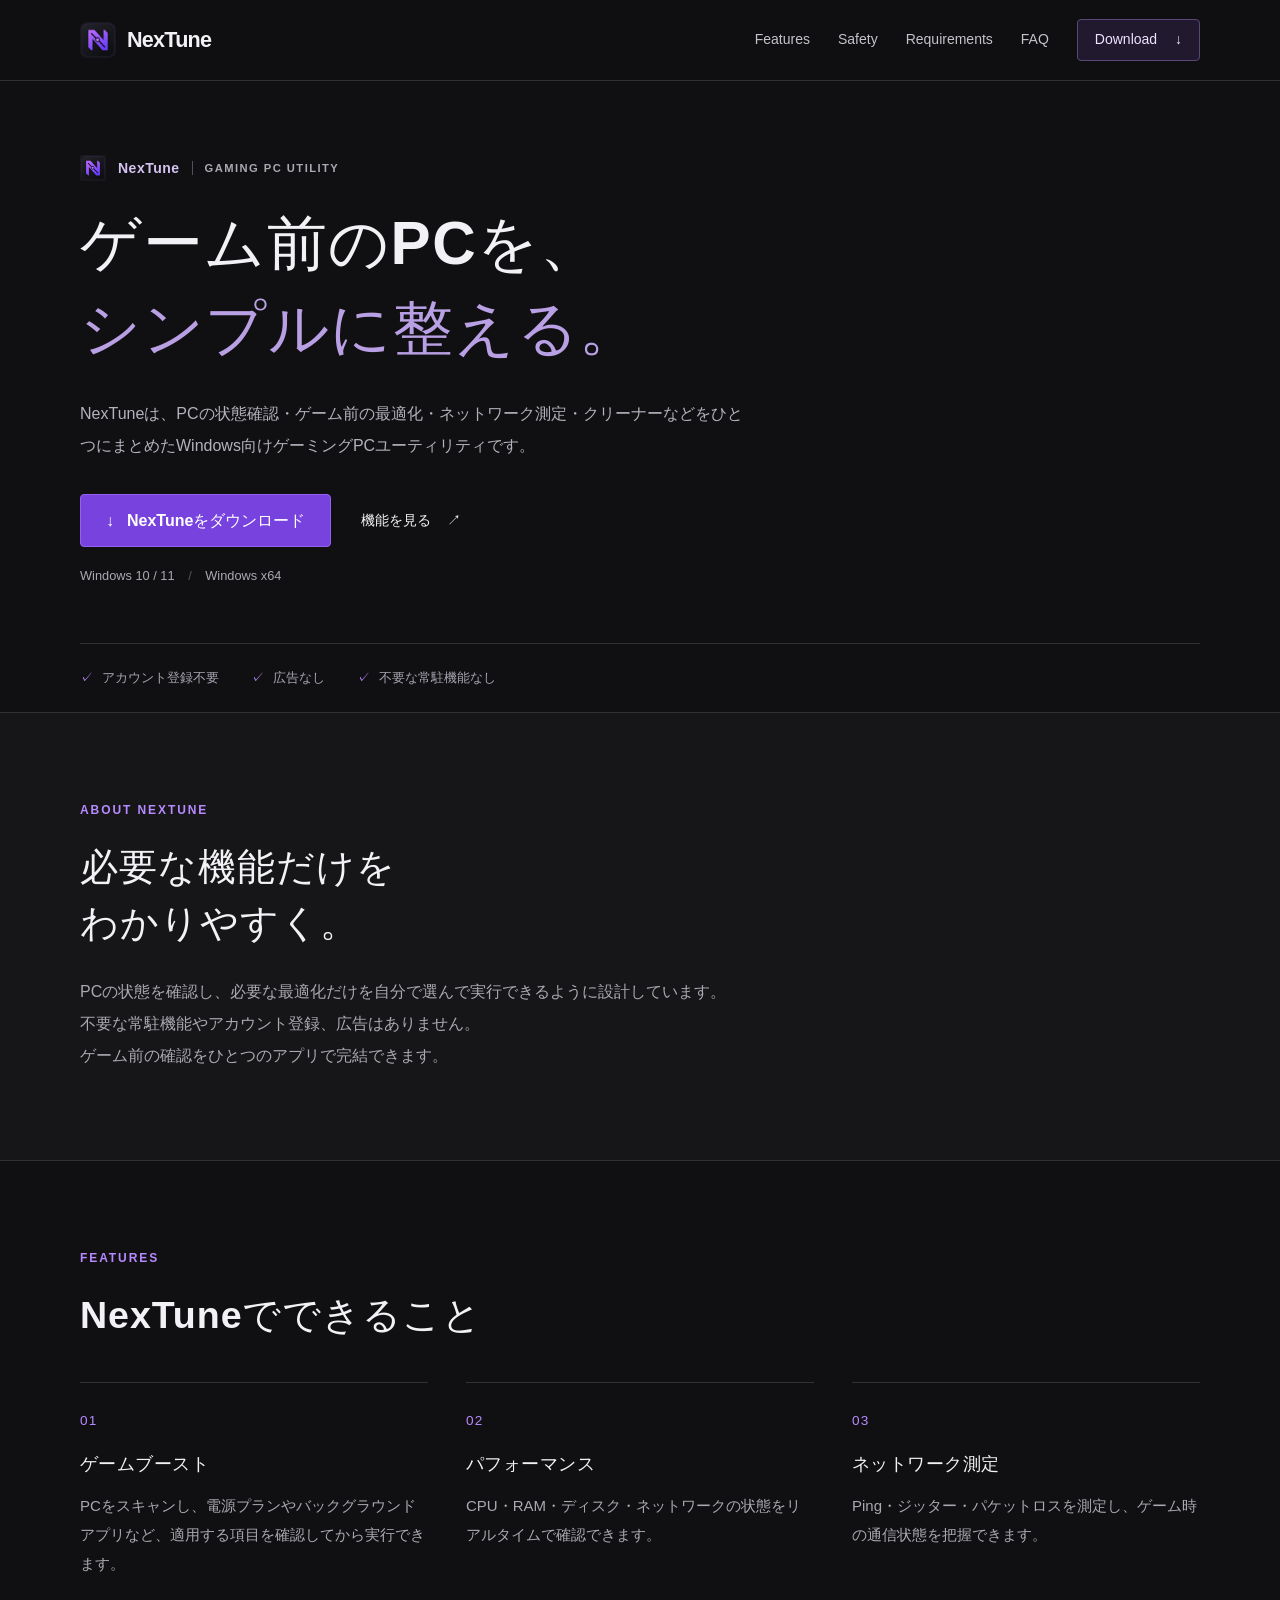
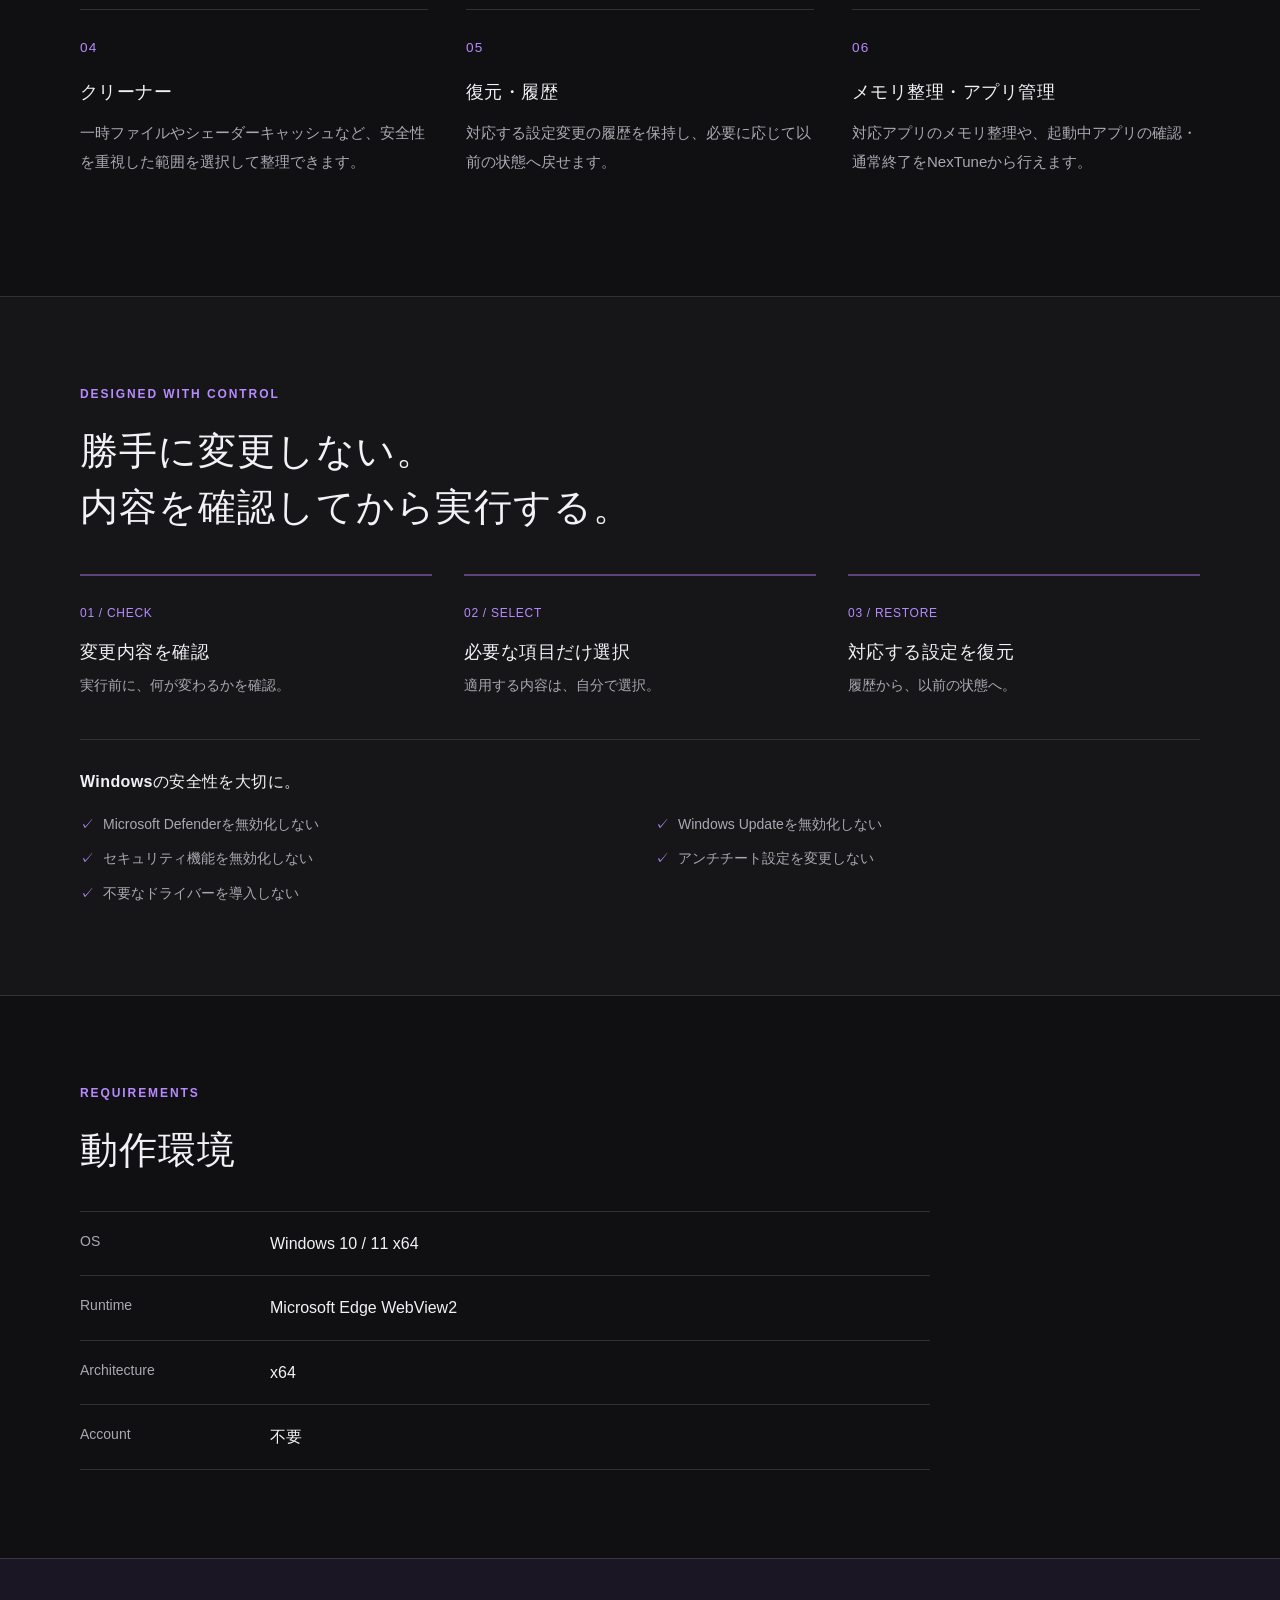
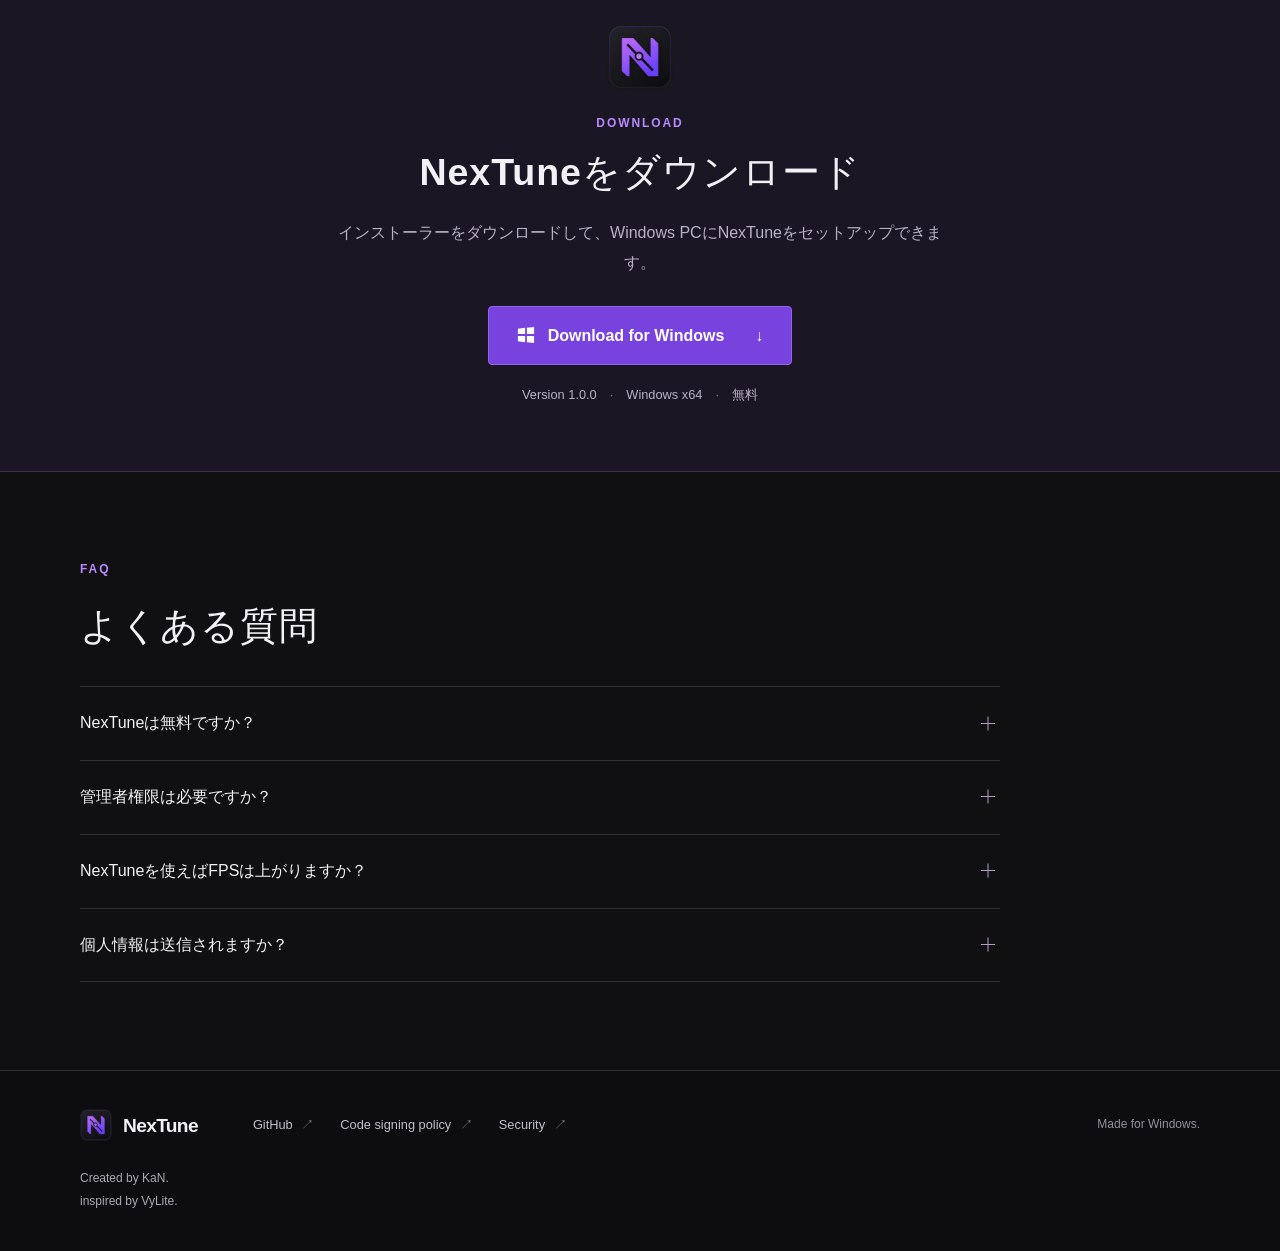
==== index.html @ 68c29401 "Add files via upload" ====
<!doctype html>
<html lang="ja">
<head>
  <meta charset="utf-8">
  <meta name="viewport" content="width=device-width, initial-scale=1">
  <title>NexTune — Gaming PC Utility</title>
  <meta name="description" content="ゲーム前のPCを、シンプルに整える。NexTuneはPC状態確認・ゲームブースト・ネットワーク測定・クリーナーなどをまとめたWindows向けゲーミングPCユーティリティです。">
  <meta name="theme-color" content="#101012">
  <link rel="icon" href="assets/icons/favicon.ico" sizes="any">
  <link rel="icon" type="image/png" sizes="32x32" href="assets/icons/favicon-32x32.png">
  <link rel="apple-touch-icon" sizes="180x180" href="assets/icons/apple-touch-icon.png">
  <meta property="og:type" content="website">
  <meta property="og:locale" content="ja_JP">
  <meta property="og:site_name" content="NexTune">
  <meta property="og:title" content="NexTune — Gaming PC Utility">
  <meta property="og:description" content="ゲーム前のPCを、シンプルに整える。Windows向けゲーミングPCユーティリティ。">
  <!-- 公開先が決まるまでは、ご指定に合わせて相対パスを使用。SNS向けの絶対URL設定はREADMEを参照。 -->
  <meta property="og:image" content="assets/og/nextune-og.png">
  <meta property="og:image:width" content="1200">
  <meta property="og:image:height" content="630">
  <meta property="og:image:alt" content="NexTune — ゲーム前のPCを、シンプルに整える。">
  <meta name="twitter:card" content="summary_large_image">
  <meta name="twitter:title" content="NexTune — Gaming PC Utility">
  <meta name="twitter:description" content="ゲーム前のPCを、シンプルに整える。Windows向けゲーミングPCユーティリティ。">
  <meta name="twitter:image" content="assets/og/nextune-og.png">
  <meta name="twitter:image:alt" content="NexTune — ゲーム前のPCを、シンプルに整える。">
  <link rel="stylesheet" href="style.css">
  <script src="script.js" defer></script>
</head>
<body>
  <a class="skip-link" href="#main">本文へスキップ</a>
  <header class="header">
    <div class="container header-inner">
      <a class="brand" href="#" aria-label="NexTune トップへ"><img src="assets/icons/icon-192.png" width="36" height="36" alt=""><span>NexTune</span></a>
      <button class="menu-toggle" type="button" aria-expanded="false" aria-controls="navigation" aria-label="メニューを開く"><span></span><span></span></button>
      <nav id="navigation" aria-label="メインナビゲーション">
        <a href="#features">Features</a><a href="#safety">Safety</a><a href="#requirements">Requirements</a><a href="#faq">FAQ</a><a class="nav-download" href="#download">Download <span aria-hidden="true">↓</span></a>
      </nav>
    </div>
  </header>
  <main id="main">
    <section class="hero container" aria-labelledby="hero-title">
      <p class="eyebrow hero-label"><img src="assets/icons/icon-192.png" width="26" height="26" alt="">NexTune <span class="label-divider"></span><span>GAMING PC UTILITY</span></p>
      <h1 id="hero-title">ゲーム前のPCを、<br><span>シンプルに整える。</span></h1>
      <p class="hero-description">NexTuneは、PCの状態確認・ゲーム前の最適化・ネットワーク測定・クリーナーなどをひとつにまとめたWindows向けゲーミングPCユーティリティです。</p>
      <div class="hero-actions"><a class="button primary" href="#download"><span aria-hidden="true">↓</span> NexTuneをダウンロード</a><a class="text-link" href="#features">機能を見る <span aria-hidden="true">↗</span></a></div>
      <p class="compatibility">Windows 10 / 11 <span aria-hidden="true">/</span> Windows x64</p>
      <div class="hero-bottom"><span>アカウント登録不要</span><span>広告なし</span><span>不要な常駐機能なし</span></div>
    </section>
    <section class="section about" aria-labelledby="about-title">
      <div class="container"><p class="eyebrow">ABOUT NEXTUNE</p><h2 id="about-title">必要な機能だけを<br>わかりやすく。</h2><p class="section-description">PCの状態を確認し、必要な最適化だけを自分で選んで実行できるように設計しています。<br>不要な常駐機能やアカウント登録、広告はありません。<br>ゲーム前の確認をひとつのアプリで完結できます。</p></div>
    </section>
    <section class="section container" id="features" aria-labelledby="features-title">
      <p class="eyebrow">FEATURES</p><h2 id="features-title">NexTuneでできること</h2>
      <div class="feature-grid">
        <article class="feature"><span class="number">01</span><h3>ゲームブースト</h3><p>PCをスキャンし、電源プランやバックグラウンドアプリなど、適用する項目を確認してから実行できます。</p></article>
        <article class="feature"><span class="number">02</span><h3>パフォーマンス</h3><p>CPU・RAM・ディスク・ネットワークの状態をリアルタイムで確認できます。</p></article>
        <article class="feature"><span class="number">03</span><h3>ネットワーク測定</h3><p>Ping・ジッター・パケットロスを測定し、ゲーム時の通信状態を把握できます。</p></article>
        <article class="feature"><span class="number">04</span><h3>クリーナー</h3><p>一時ファイルやシェーダーキャッシュなど、安全性を重視した範囲を選択して整理できます。</p></article>
        <article class="feature"><span class="number">05</span><h3>復元・履歴</h3><p>対応する設定変更の履歴を保持し、必要に応じて以前の状態へ戻せます。</p></article>
        <article class="feature"><span class="number">06</span><h3>メモリ整理・アプリ管理</h3><p>対応アプリのメモリ整理や、起動中アプリの確認・通常終了をNexTuneから行えます。</p></article>
      </div>
    </section>
    <section class="section safety" id="safety" aria-labelledby="safety-title"><div class="container">
      <p class="eyebrow">DESIGNED WITH CONTROL</p><h2 id="safety-title">勝手に変更しない。<br>内容を確認してから実行する。</h2>
      <div class="control-steps"><div><span class="step-number">01 / CHECK</span><h3>変更内容を確認</h3><p>実行前に、何が変わるかを確認。</p></div><div><span class="step-number">02 / SELECT</span><h3>必要な項目だけ選択</h3><p>適用する内容は、自分で選択。</p></div><div><span class="step-number">03 / RESTORE</span><h3>対応する設定を復元</h3><p>履歴から、以前の状態へ。</p></div></div>
      <div class="safety-boundary"><h3>Windowsの安全性を大切に。</h3><ul class="check-list"><li>Microsoft Defenderを無効化しない</li><li>Windows Updateを無効化しない</li><li>セキュリティ機能を無効化しない</li><li>アンチチート設定を変更しない</li><li>不要なドライバーを導入しない</li></ul></div>
    </div></section>
    <section class="section container requirements" id="requirements" aria-labelledby="requirements-title"><p class="eyebrow">REQUIREMENTS</p><h2 id="requirements-title">動作環境</h2><dl class="specs"><div><dt>OS</dt><dd>Windows 10 / 11 x64</dd></div><div><dt>Runtime</dt><dd>Microsoft Edge WebView2</dd></div><div><dt>Architecture</dt><dd>x64</dd></div><div><dt>Account</dt><dd>不要</dd></div></dl></section>
    <section class="download-section" id="download" aria-labelledby="download-title"><div class="container download-inner"><img class="download-icon" src="assets/icons/icon-192.png" width="68" height="68" alt="NexTuneアイコン"><p class="eyebrow">DOWNLOAD</p><h2 id="download-title">NexTuneをダウンロード</h2><p>インストーラーをダウンロードして、Windows PCにNexTuneをセットアップできます。</p>
      <a class="button primary download-button" href="downloads/NexTune_1.0.0_x64-setup.exe" download><svg width="18" height="18" viewBox="0 0 20 20" aria-hidden="true"><path fill="currentColor" d="M1 3 9 2v7H1zm10-1 8-1v8h-8zM1 11h8v7l-8-1zm10 0h8v8l-8-1z"/></svg>Download for Windows <span aria-hidden="true">↓</span></a>
      <!-- VERSION: リリース時は表示バージョンと上のexeファイル名を併せて更新してください。 -->
      <p class="download-meta">Version <span id="release-version">1.0.0</span><span aria-hidden="true">·</span>Windows x64<span aria-hidden="true">·</span>無料</p>
      <!-- Code signing: SignPath Foundationの正式承認と配布exeの署名完了を確認後にのみ、以下のセクションを有効にしてください。
      <section class="code-signing" aria-labelledby="code-signing-title">
        <h3 id="code-signing-title">Code signing</h3>
        <p>Free code signing provided by SignPath.io, certificate by SignPath Foundation.</p>
      </section>
      -->
    </div></section>
    <section class="section container faq" id="faq" aria-labelledby="faq-title"><p class="eyebrow">FAQ</p><h2 id="faq-title">よくある質問</h2>
      <div class="faq-list">
        <details><summary>NexTuneは無料ですか？<span class="plus" aria-hidden="true"></span></summary><div class="answer"><p>はい。NexTuneは無料で利用できます。</p></div></details>
        <details><summary>管理者権限は必要ですか？<span class="plus" aria-hidden="true"></span></summary><div class="answer"><p>通常の機能は標準ユーザー権限で利用できます。操作内容によってWindows側の確認が表示される場合があります。</p></div></details>
        <details><summary>NexTuneを使えばFPSは上がりますか？<span class="plus" aria-hidden="true"></span></summary><div class="answer"><p>NexTuneはゲーム前のPC状態確認や不要な負荷の整理を補助するツールです。FPSの向上を保証するものではありません。</p></div></details>
        <details><summary>個人情報は送信されますか？<span class="plus" aria-hidden="true"></span></summary><div class="answer"><p>アカウント登録や広告用のテレメトリーはありません。ネットワーク測定はユーザーが実行した場合のみ行います。</p></div></details>
      </div>
    </section>
  </main>
  <footer class="footer"><div class="container footer-inner"><div><a class="brand" href="#" aria-label="NexTune トップへ"><img src="assets/icons/icon-192.png" width="32" height="32" alt=""><span>NexTune</span></a><p class="credits">Created by KaN.<br>inspired by VyLite.</p></div><nav aria-label="関連リンク"><a href="https://github.com/KaN1112/nextune-app">GitHub <span aria-hidden="true">↗</span></a><a href="https://github.com/KaN1112/nextune-app/blob/main/CODE_SIGNING_POLICY.md">Code signing policy <span aria-hidden="true">↗</span></a><a href="https://github.com/KaN1112/nextune-app/blob/main/SECURITY.md">Security <span aria-hidden="true">↗</span></a></nav><span class="footer-platform">Made for Windows.</span></div></footer>
</body>
</html>
---- style.css ----
:root{color-scheme:dark;--bg:#101012;--surface:#161618;--text:#f2f1f5;--muted:#aaa9b2;--line:#303035;--purple:#b78aff;--button:#7842df;--width:1120px;font-family:"Segoe UI","Yu Gothic UI","Hiragino Kaku Gothic ProN",Meiryo,sans-serif;font-synthesis:none}
*{box-sizing:border-box}html{scroll-behavior:smooth;scroll-padding-top:100px}body{margin:0;background:var(--bg);color:var(--text);font-size:16px;line-height:1.85}a{color:inherit;text-decoration:none}button{font:inherit}img{display:block;max-width:100%;height:auto}svg{flex-shrink:0}h1,h2,h3,p{margin:0}h1,h2,h3{line-height:1.5;letter-spacing:.025em;overflow-wrap:anywhere}p{line-break:strict;overflow-wrap:anywhere}h2{font-size:clamp(1.75rem,3vw,2.35rem);font-weight:650}h3{font-size:1.15rem;font-weight:600}a,button,summary{-webkit-tap-highlight-color:transparent}a:focus-visible,button:focus-visible,summary:focus-visible{outline:2px solid #d0acff;outline-offset:6px;border-radius:2px}.container{width:min(var(--width),calc(100% - 96px));margin-inline:auto}.section{padding-block:88px}.eyebrow{color:var(--purple);font-size:.75rem;font-weight:650;letter-spacing:.16em;line-height:1.5;margin-bottom:20px}.section-description{max-width:720px;margin-top:24px;color:var(--muted);line-height:2}.header{position:sticky;top:0;z-index:20;background:rgba(16,16,18,.97);border-bottom:1px solid var(--line)}.header-inner{display:flex;align-items:center;justify-content:space-between;min-height:80px;gap:24px}.brand{display:inline-flex;gap:11px;align-items:center;font-size:1.35rem;line-height:1;font-weight:650;letter-spacing:-.035em}.brand img{border-radius:7px}.header nav{display:flex;align-items:center;gap:28px;font-size:.875rem;color:#c4c2ca}.header nav a:hover,.footer a:hover,.text-link:hover{color:var(--purple)}.nav-download{padding:7px 17px;border:1px solid #5b4678;border-radius:4px;background:#21192d;color:#eee3ff}.nav-download span{padding-left:14px}.menu-toggle{display:none}.skip-link{position:fixed;left:16px;top:-100px;background:white;color:black;padding:8px 16px;z-index:100}.skip-link:focus{top:12px}
.hero{padding-top:74px}.hero-label{display:flex;align-items:center;gap:12px;font-size:.875rem;letter-spacing:.035em;color:#d6c3f2}.hero-label>span:last-child{font-size:.7rem;letter-spacing:.13em;color:var(--muted)}.label-divider{height:14px;width:1px;background:#55505e}.hero h1{font-size:clamp(2.5rem,4.7vw,4rem);font-weight:650;line-height:1.42;letter-spacing:.025em}.hero h1>span{color:#b9a0e4}.hero-description{max-width:675px;color:#b4b2bd;margin-top:26px;line-height:2}.hero-actions{display:flex;align-items:center;gap:30px;margin-top:32px}.button{display:inline-flex;align-items:center;justify-content:center;gap:13px;padding:13px 25px;border:1px solid #9661ef;border-radius:4px;font-weight:600;line-height:1.6;transition:background .18s}.primary{background:var(--button);color:#fff}.primary:hover{background:#8954ec}.text-link{font-size:.9rem;transition:color .18s}.text-link span{margin-left:12px}.compatibility{font-size:.8rem;color:var(--muted);margin-top:17px}.compatibility span{margin:0 10px;color:#55515d}.hero-bottom{border-top:1px solid var(--line);margin-top:55px;display:flex;gap:32px;padding-block:22px;color:#a6a3b0;font-size:.8rem}.hero-bottom span:before{content:"✓";color:var(--purple);margin-right:9px}.about{background:var(--surface);border-block:1px solid var(--line)}
.feature-grid{display:grid;grid-template-columns:repeat(3,minmax(0,1fr));column-gap:38px;margin-top:39px}.feature{padding:25px 0 31px;border-top:1px solid var(--line)}.number{display:block;font-size:.85rem;letter-spacing:.08em;color:var(--purple);margin-bottom:17px;font-variant-numeric:tabular-nums}.feature h3{margin-bottom:13px}.feature p{font-size:.9375rem;color:var(--muted);line-height:1.95}.safety{background:var(--surface);border-block:1px solid var(--line)}.control-steps{display:grid;grid-template-columns:repeat(3,minmax(0,1fr));gap:32px;margin-top:39px}.control-steps>div{border-top:2px solid #5c437b;padding-top:21px}.step-number{color:var(--purple);font-size:.75rem;letter-spacing:.06em}.control-steps h3{margin-top:11px}.control-steps p{color:var(--muted);font-size:.875rem;margin-top:7px}.safety-boundary{margin-top:40px;padding-top:30px;border-top:1px solid var(--line)}.safety-boundary h3{font-size:1rem}.check-list{list-style:none;padding:0;margin:18px 0 0;display:grid;grid-template-columns:1fr 1fr;gap:9px 30px;color:var(--muted);font-size:.875rem}.check-list li{position:relative;padding-left:23px;overflow-wrap:anywhere}.check-list li:before{content:"✓";position:absolute;left:0;color:var(--purple)}.specs{max-width:850px;margin:32px 0 0}.specs>div{display:grid;grid-template-columns:190px 1fr;padding:17px 0;border-top:1px solid var(--line)}.specs>div:last-child{border-bottom:1px solid var(--line)}dt{color:var(--muted);font-size:.875rem}dd{margin:0;overflow-wrap:anywhere}.download-section{background:#1b1623;border-block:1px solid #40324e;padding:64px 0}.download-inner{text-align:center}.download-icon{margin:0 auto 23px;border-radius:13px}.download-inner .eyebrow{margin-bottom:12px}.download-inner>p:not(.eyebrow){color:#b9b2c5;margin:18px auto 0;max-width:620px}.download-button{margin-top:28px;padding:16px 28px}.download-button>span{margin-left:18px}.download-inner .download-meta{font-size:.8rem}.download-meta>span:not(#release-version){margin-inline:13px;color:#80718f}.faq-list{margin-top:32px;max-width:920px}.faq details{border-top:1px solid var(--line)}.faq details:last-child{border-bottom:1px solid var(--line)}summary{list-style:none;cursor:pointer;padding:22px 0;display:flex;align-items:center;justify-content:space-between;gap:24px;font-weight:500;line-height:1.8}summary::-webkit-details-marker{display:none}.plus{width:14px;height:14px;position:relative;flex-shrink:0;margin-right:5px}.plus:before,.plus:after{content:"";position:absolute;background:#b69acb;top:6px;left:0;width:14px;height:1px}.plus:after{transform:rotate(90deg);transition:transform .2s}details[open] .plus:after{transform:rotate(0)}.answer{overflow:hidden}.answer p{padding:0 28px 24px 0;color:var(--muted);font-size:.9375rem;max-width:800px}.footer{border-top:1px solid var(--line);padding:38px 0;background:#0d0d0f}.footer-inner{display:flex;align-items:flex-start;gap:55px}.footer .brand{font-size:1.2rem}.credits{margin-top:16px;font-size:.75rem;line-height:1.9;color:var(--muted)}.footer nav{display:flex;flex-wrap:wrap;gap:12px 26px;padding-top:4px;font-size:.8rem;color:#c2bfca}.footer nav span{color:#787180;margin-left:5px}.footer-platform{margin-left:auto;padding-top:4px;font-size:.75rem;color:#929099;white-space:nowrap}
@media(min-width:1600px){:root{--width:1200px}.hero{padding-top:88px}.hero h1{font-size:4.25rem}}
@media(max-width:1050px){.header nav{gap:18px}.container{width:calc(100% - 64px)}.feature-grid{column-gap:26px}.footer-inner{gap:35px}.footer-platform{display:none}}
@media(max-width:800px){.header-inner{min-height:70px;flex-wrap:wrap}.menu-toggle{display:flex;flex-direction:column;justify-content:center;gap:6px;width:44px;height:44px;border:1px solid var(--line);border-radius:4px;background:transparent;color:white;padding:11px}.menu-toggle span{height:1px;width:20px;background:currentColor;transition:transform .2s}.menu-toggle[aria-expanded=true] span:first-child{transform:translateY(3.5px) rotate(45deg)}.menu-toggle[aria-expanded=true] span:last-child{transform:translateY(-3.5px) rotate(-45deg)}.header nav{width:100%;flex-direction:column;align-items:stretch;gap:0;padding-bottom:16px}.header nav a{padding:10px 12px}.header nav .nav-download{margin-top:8px}.js .header nav{display:none}.js .header nav.is-open{display:flex}.section{padding-block:64px}.hero{padding-top:53px}.hero h1{font-size:clamp(2.25rem,5.3vw,3.2rem)}.hero-description{max-width:620px}.feature-grid{grid-template-columns:repeat(2,minmax(0,1fr))}.control-steps{gap:22px}.control-steps p{font-size:.8125rem}.check-list{grid-template-columns:1fr}.footer-inner{gap:35px}.footer nav{flex-direction:column;gap:9px}}
@media(max-width:520px){.container{width:calc(100% - 40px)}.header-inner{min-height:66px;gap:0}.brand{font-size:1.25rem}.brand img{width:32px}.hero{padding-top:42px}.hero-label{margin-bottom:24px;gap:9px}.hero-label>span:last-child{font-size:.625rem}.hero h1{font-size:clamp(1.65rem,6.65vw,2.2rem);line-height:1.6;letter-spacing:.015em}.hero-description{font-size:.9375rem;line-height:1.95;margin-top:22px}.hero-actions{align-items:stretch;flex-direction:column;gap:20px;margin-top:26px}.hero-actions .text-link{text-align:center}.button{padding:14px 17px;font-size:.9375rem}.compatibility{text-align:center;font-size:.75rem;margin-top:22px}.hero-bottom{margin-top:32px;gap:8px 18px;flex-wrap:wrap;font-size:.75rem;padding-block:19px}.hero-bottom span:before{margin-right:6px}.section{padding-block:52px}h2{font-size:1.6rem;line-height:1.6;letter-spacing:0}.section-description{font-size:.9375rem;margin-top:20px}.eyebrow{font-size:.6875rem;margin-bottom:16px}.feature-grid{grid-template-columns:1fr;margin-top:28px}.feature{padding:22px 0 25px;display:grid;grid-template-columns:32px 1fr;gap:8px 12px}.number{margin:2px 0 0;grid-row:1 / 3}.feature h3{margin:0;font-size:1.1rem}.feature p{grid-column:2;font-size:.875rem}.control-steps{grid-template-columns:1fr;gap:24px;margin-top:28px}.control-steps>div{padding-top:16px}.control-steps h3{margin-top:6px}.control-steps p{font-size:.875rem}.safety-boundary{margin-top:30px}.specs>div{grid-template-columns:105px 1fr;gap:12px;padding-block:15px}dd{font-size:.875rem}.download-section{padding-block:46px}.download-inner>p:not(.eyebrow){font-size:.875rem}.download-button{width:100%;gap:10px;font-size:.875rem}.download-button>span{margin-left:5px}.download-inner .download-meta{font-size:.75rem}.download-meta>span:not(#release-version){margin-inline:8px}.download-icon{width:58px}.faq-list{margin-top:25px}summary{font-size:.9375rem;gap:14px;padding-block:20px}.answer p{font-size:.875rem;padding-right:14px}.footer-inner{justify-content:space-between;gap:20px}.footer nav{font-size:.75rem}.footer .brand{font-size:1.1rem}}
@media(prefers-reduced-motion:reduce){html{scroll-behavior:auto}*,*:before,*:after{animation:none!important;transition:none!important}}
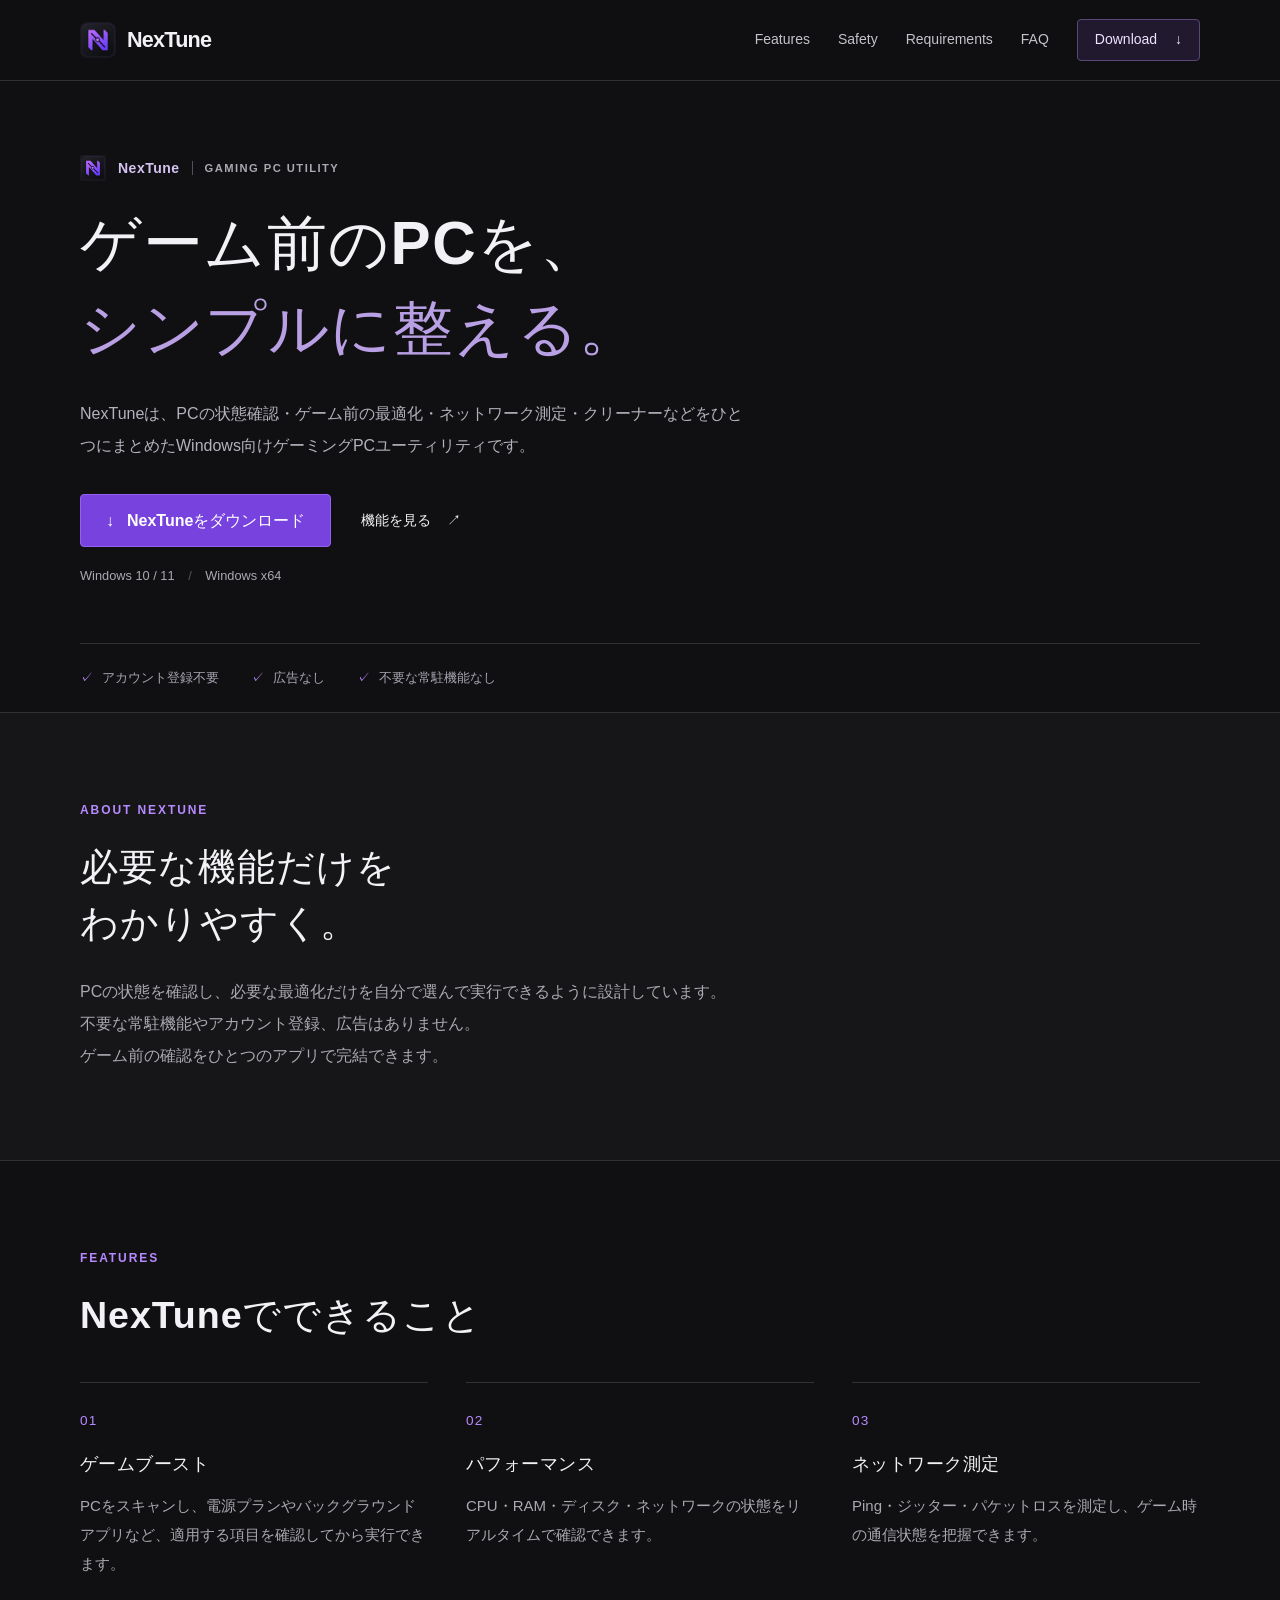
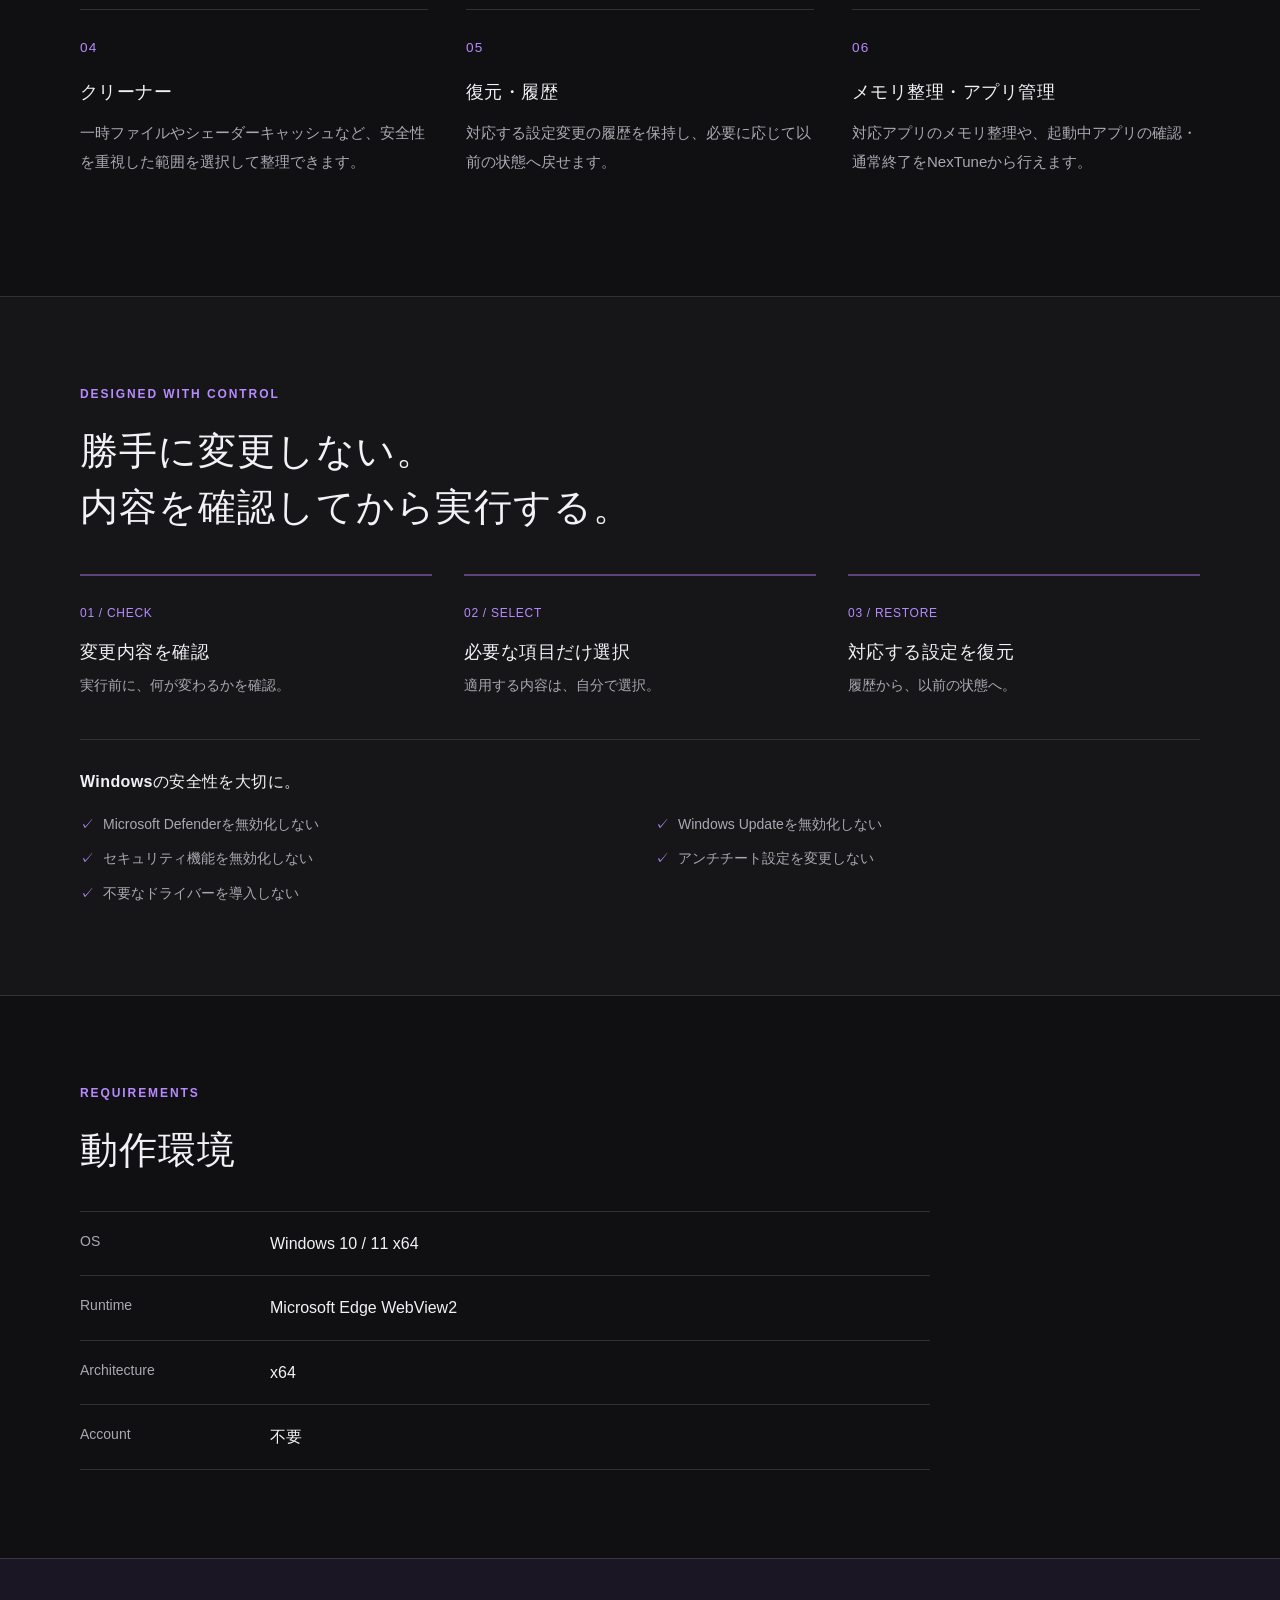
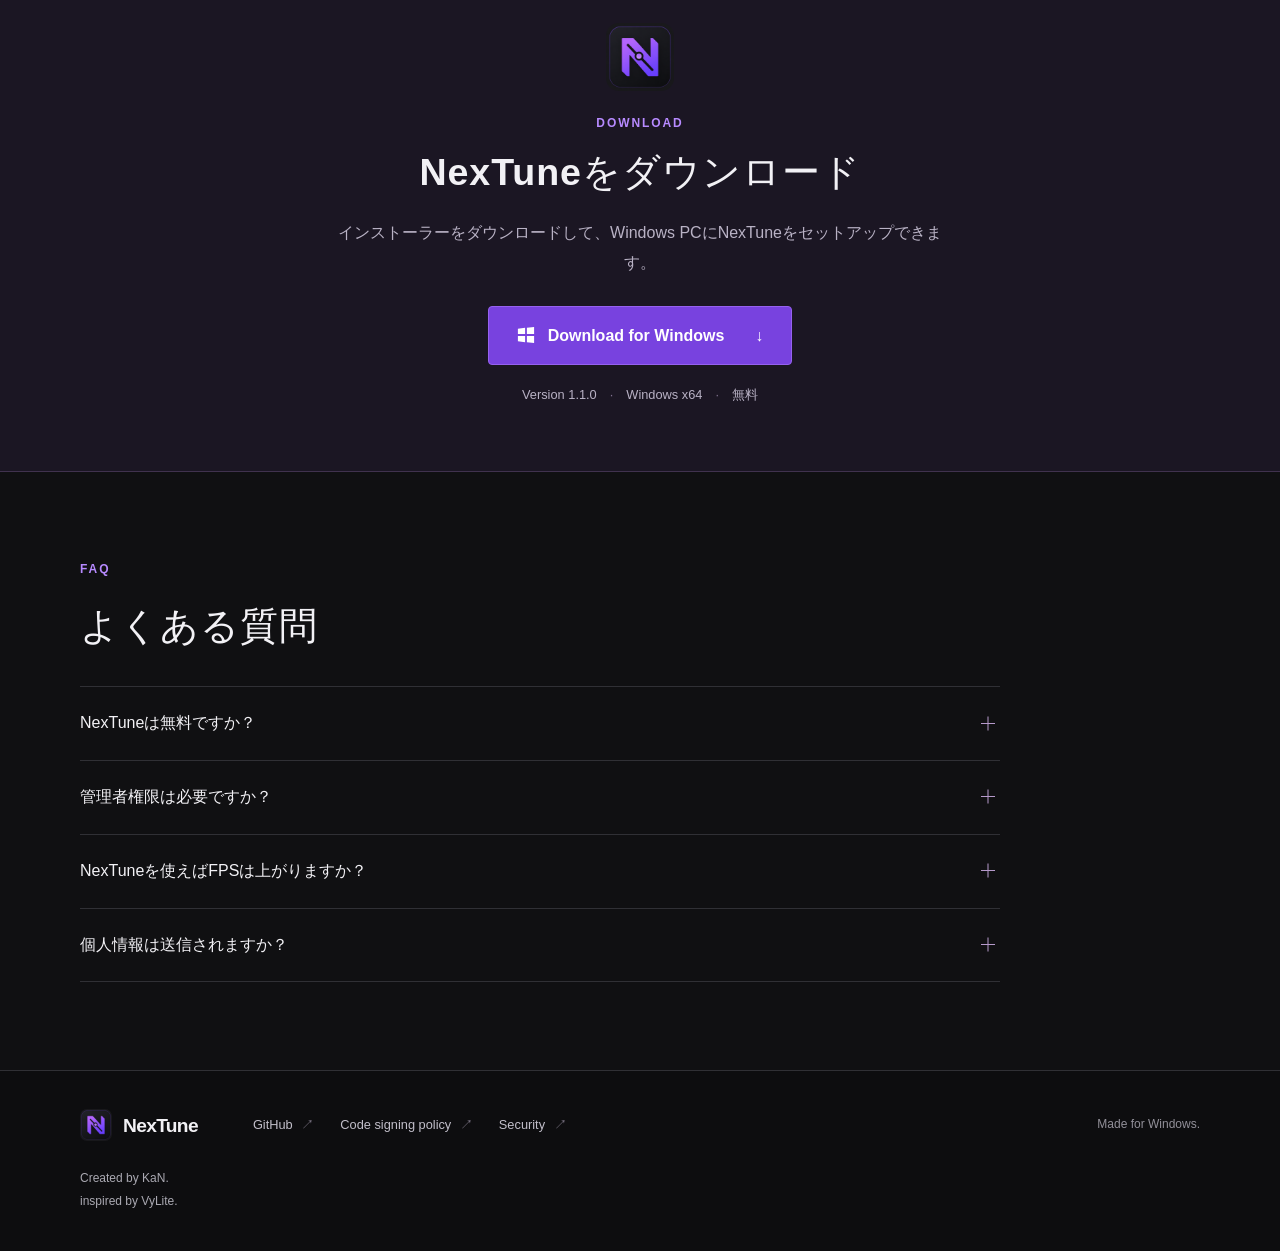
==== commit 2fcca104: "Update index.html" ====
--- a/index.html
+++ b/index.html
@@ -4,7 +4,7 @@
   <meta charset="utf-8">
   <meta name="viewport" content="width=device-width, initial-scale=1">
   <title>NexTune — Gaming PC Utility</title>
-  <meta name="description" content="ゲーム前のPCを、シンプルに整える。NexTuneはPC状態確認・ゲームブースト・ネットワーク測定・クリーナーなどをまとめたWindows向けゲーミングPCユーティリティです。">
+  <meta name="description" content="ゲーム前のPCを、シンプルに整える。NexTuneはPC状態確認・ゲームブースト・ネットワーク測定・クリーナーなどをまとめたWindows向けゲーミングPCユーティリティ。">
   <meta name="theme-color" content="#101012">
   <link rel="icon" href="assets/icons/favicon.ico" sizes="any">
   <link rel="icon" type="image/png" sizes="32x32" href="assets/icons/favicon-32x32.png">
@@ -14,7 +14,7 @@
   <meta property="og:site_name" content="NexTune">
   <meta property="og:title" content="NexTune — Gaming PC Utility">
   <meta property="og:description" content="ゲーム前のPCを、シンプルに整える。Windows向けゲーミングPCユーティリティ。">
-  <!-- 公開先が決まるまでは、ご指定に合わせて相対パスを使用。SNS向けの絶対URL設定はREADMEを参照。 -->
+  
   <meta property="og:image" content="assets/og/nextune-og.png">
   <meta property="og:image:width" content="1200">
   <meta property="og:image:height" content="630">
@@ -68,9 +68,9 @@
     </div></section>
     <section class="section container requirements" id="requirements" aria-labelledby="requirements-title"><p class="eyebrow">REQUIREMENTS</p><h2 id="requirements-title">動作環境</h2><dl class="specs"><div><dt>OS</dt><dd>Windows 10 / 11 x64</dd></div><div><dt>Runtime</dt><dd>Microsoft Edge WebView2</dd></div><div><dt>Architecture</dt><dd>x64</dd></div><div><dt>Account</dt><dd>不要</dd></div></dl></section>
     <section class="download-section" id="download" aria-labelledby="download-title"><div class="container download-inner"><img class="download-icon" src="assets/icons/icon-192.png" width="68" height="68" alt="NexTuneアイコン"><p class="eyebrow">DOWNLOAD</p><h2 id="download-title">NexTuneをダウンロード</h2><p>インストーラーをダウンロードして、Windows PCにNexTuneをセットアップできます。</p>
-      <a class="button primary download-button" href="downloads/NexTune_1.0.0_x64-setup.exe" download><svg width="18" height="18" viewBox="0 0 20 20" aria-hidden="true"><path fill="currentColor" d="M1 3 9 2v7H1zm10-1 8-1v8h-8zM1 11h8v7l-8-1zm10 0h8v8l-8-1z"/></svg>Download for Windows <span aria-hidden="true">↓</span></a>
+      <a class="button primary download-button" href="downloads/NexTune_1.1.0_x64-setup.exe" download><svg width="18" height="18" viewBox="0 0 20 20" aria-hidden="true"><path fill="currentColor" d="M1 3 9 2v7H1zm10-1 8-1v8h-8zM1 11h8v7l-8-1zm10 0h8v8l-8-1z"/></svg>Download for Windows <span aria-hidden="true">↓</span></a>
       <!-- VERSION: リリース時は表示バージョンと上のexeファイル名を併せて更新してください。 -->
-      <p class="download-meta">Version <span id="release-version">1.0.0</span><span aria-hidden="true">·</span>Windows x64<span aria-hidden="true">·</span>無料</p>
+      <p class="download-meta">Version <span id="release-version">1.1.0</span><span aria-hidden="true">·</span>Windows x64<span aria-hidden="true">·</span>無料</p>
       <!-- Code signing: SignPath Foundationの正式承認と配布exeの署名完了を確認後にのみ、以下のセクションを有効にしてください。
       <section class="code-signing" aria-labelledby="code-signing-title">
         <h3 id="code-signing-title">Code signing</h3>
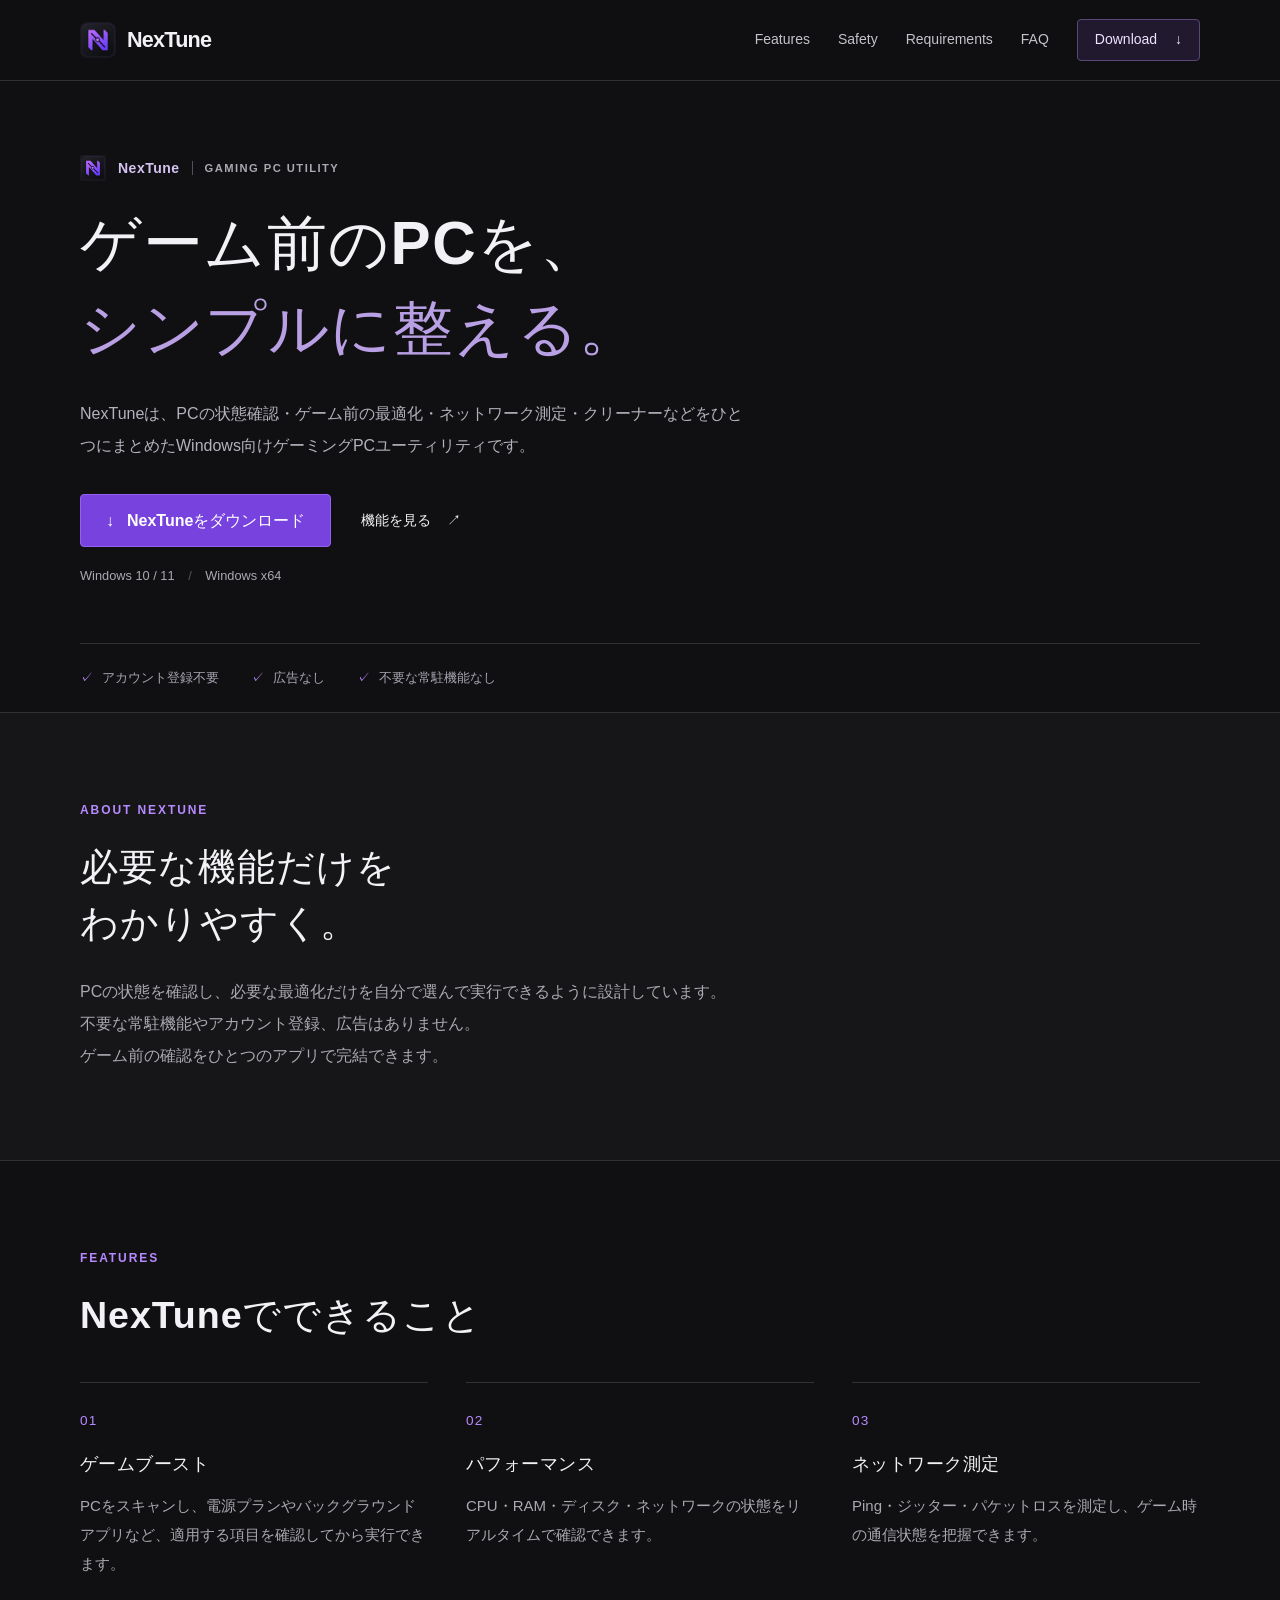
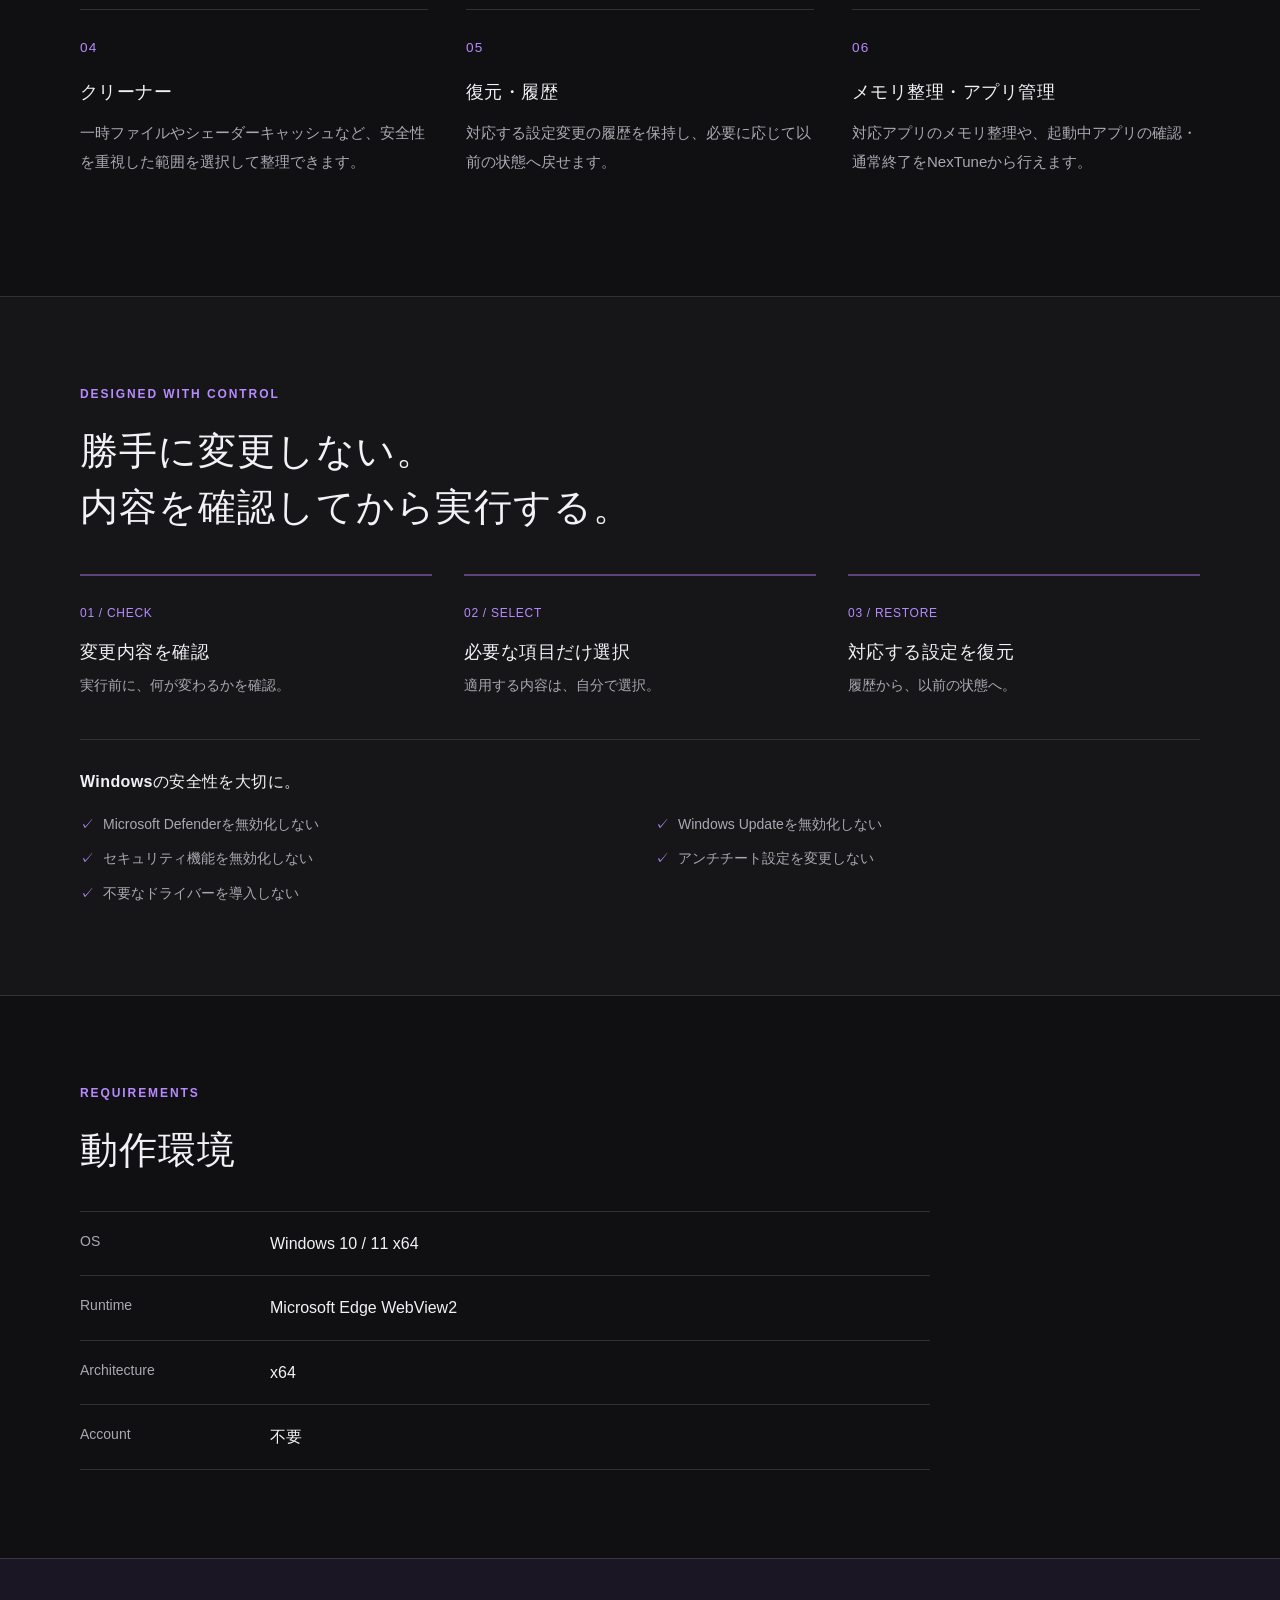
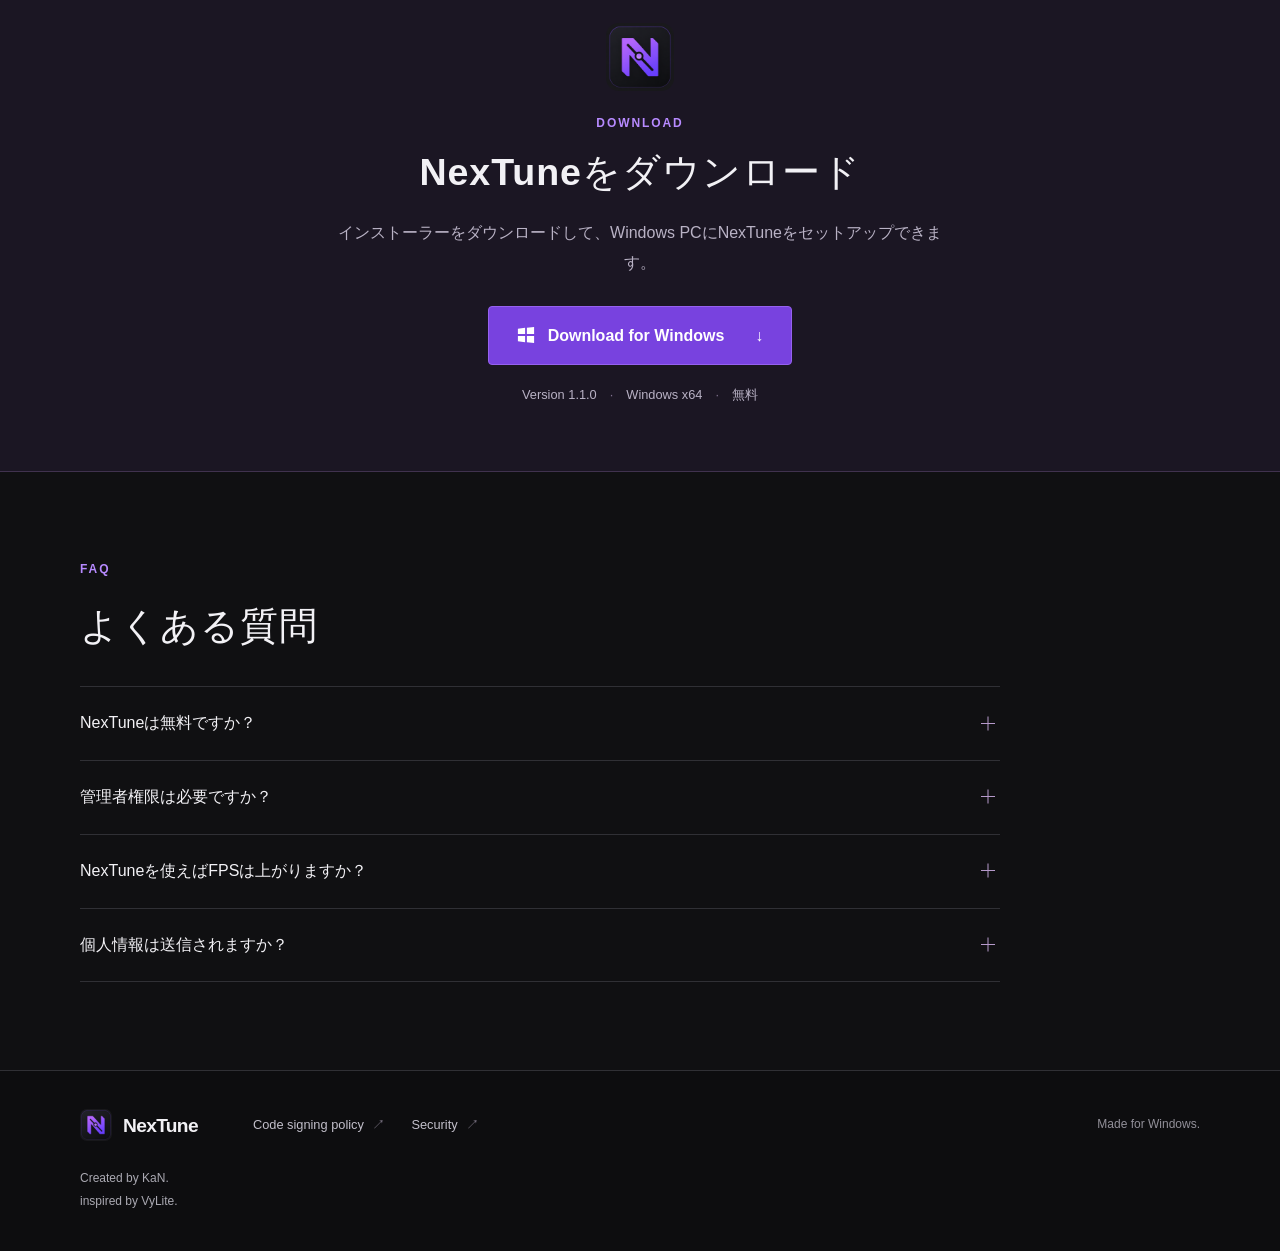
==== commit 8712e2d2: "Fix footer HTML structure in index.html" ====
--- a/index.html
+++ b/index.html
@@ -87,6 +87,6 @@
       </div>
     </section>
   </main>
-  <footer class="footer"><div class="container footer-inner"><div><a class="brand" href="#" aria-label="NexTune トップへ"><img src="assets/icons/icon-192.png" width="32" height="32" alt=""><span>NexTune</span></a><p class="credits">Created by KaN.<br>inspired by VyLite.</p></div><nav aria-label="関連リンク"><a href="https://github.com/KaN1112/nextune-app">GitHub <span aria-hidden="true">↗</span></a><a href="https://github.com/KaN1112/nextune-app/blob/main/CODE_SIGNING_POLICY.md">Code signing policy <span aria-hidden="true">↗</span></a><a href="https://github.com/KaN1112/nextune-app/blob/main/SECURITY.md">Security <span aria-hidden="true">↗</span></a></nav><span class="footer-platform">Made for Windows.</span></div></footer>
+  <footer class="footer"><div class="container footer-inner"><div><a class="brand" href="#" aria-label="NexTune トップへ"><img src="assets/icons/icon-192.png" width="32" height="32" alt=""><span>NexTune</span></a><p class="credits">Created by KaN.<br>inspired by VyLite.</p></div><nav aria-label="関連リンク"><a href="https://github.com/KaN1112/nextune-app/blob/main/CODE_SIGNING_POLICY.md">Code signing policy <span aria-hidden="true">↗</span></a><a href="https://github.com/KaN1112/nextune-app/blob/main/SECURITY.md">Security <span aria-hidden="true">↗</span></a></nav><span class="footer-platform">Made for Windows.</span></div></footer>
 </body>
 </html>
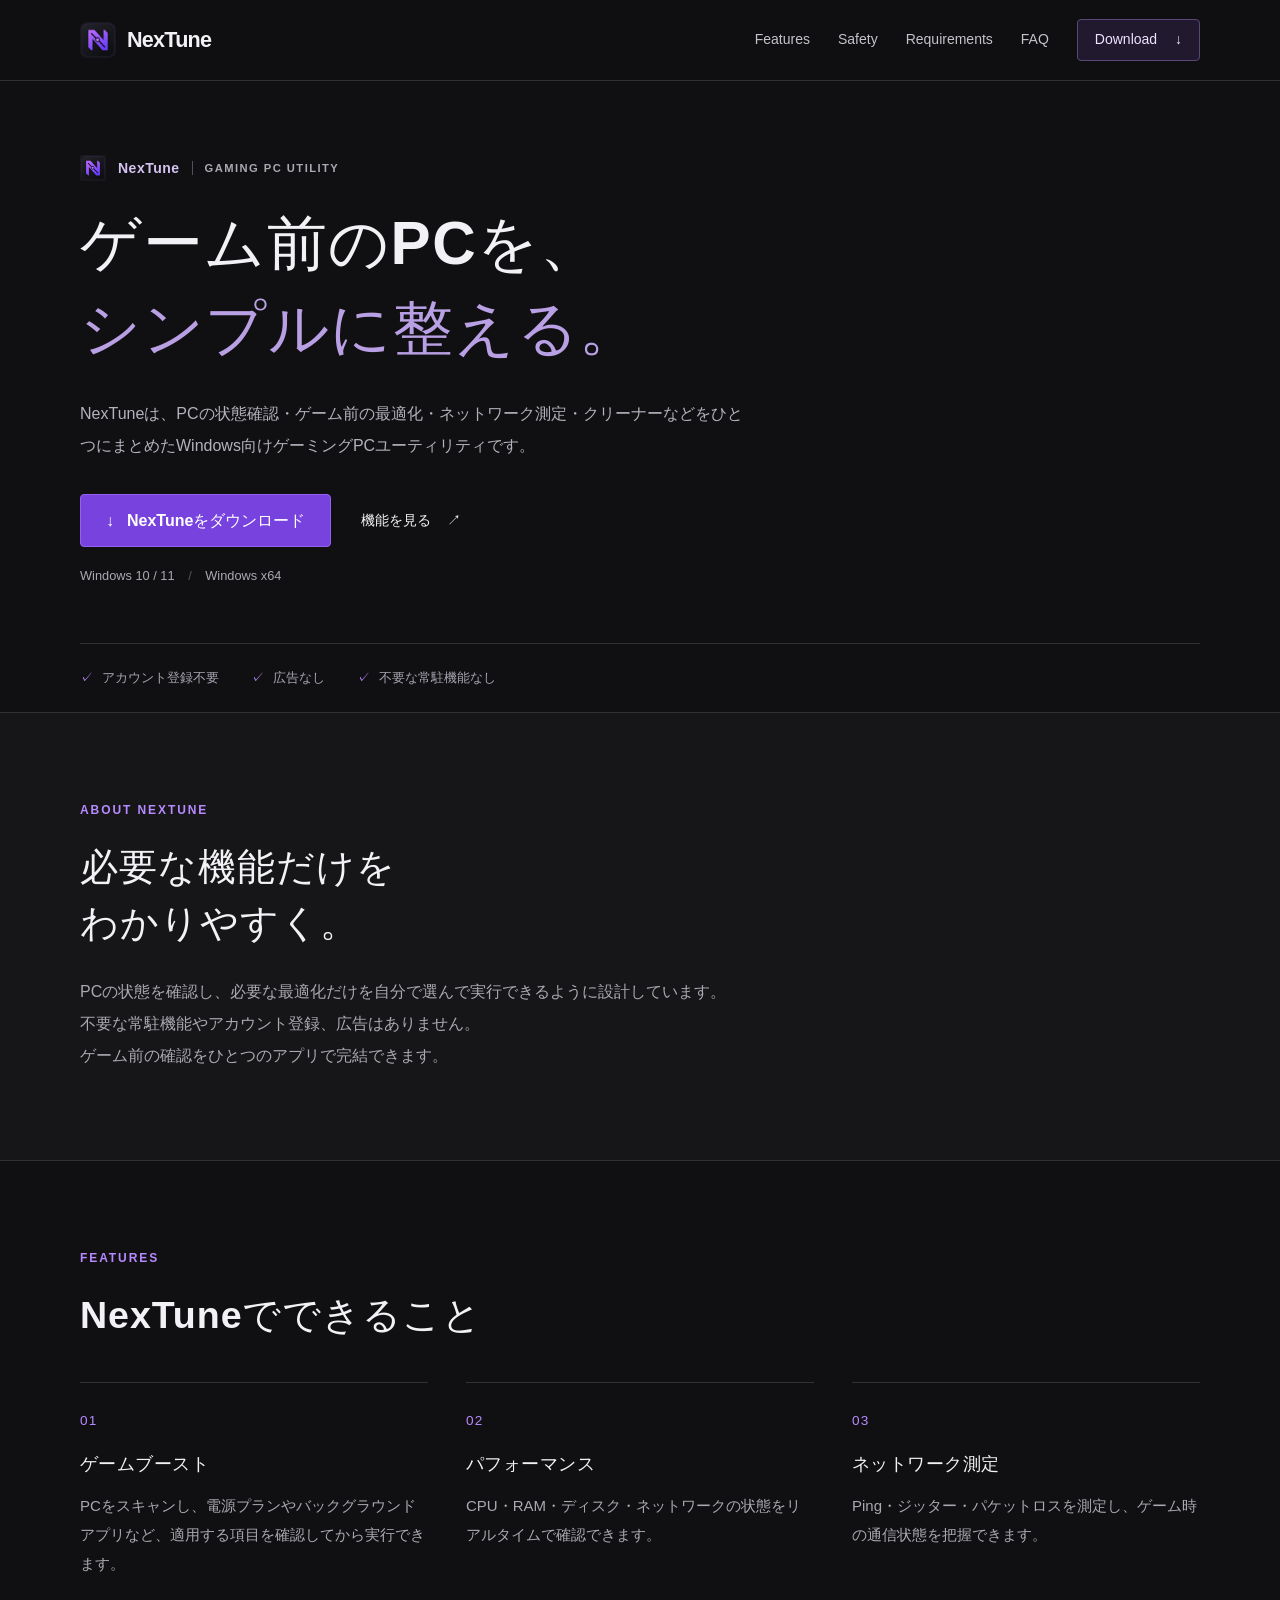
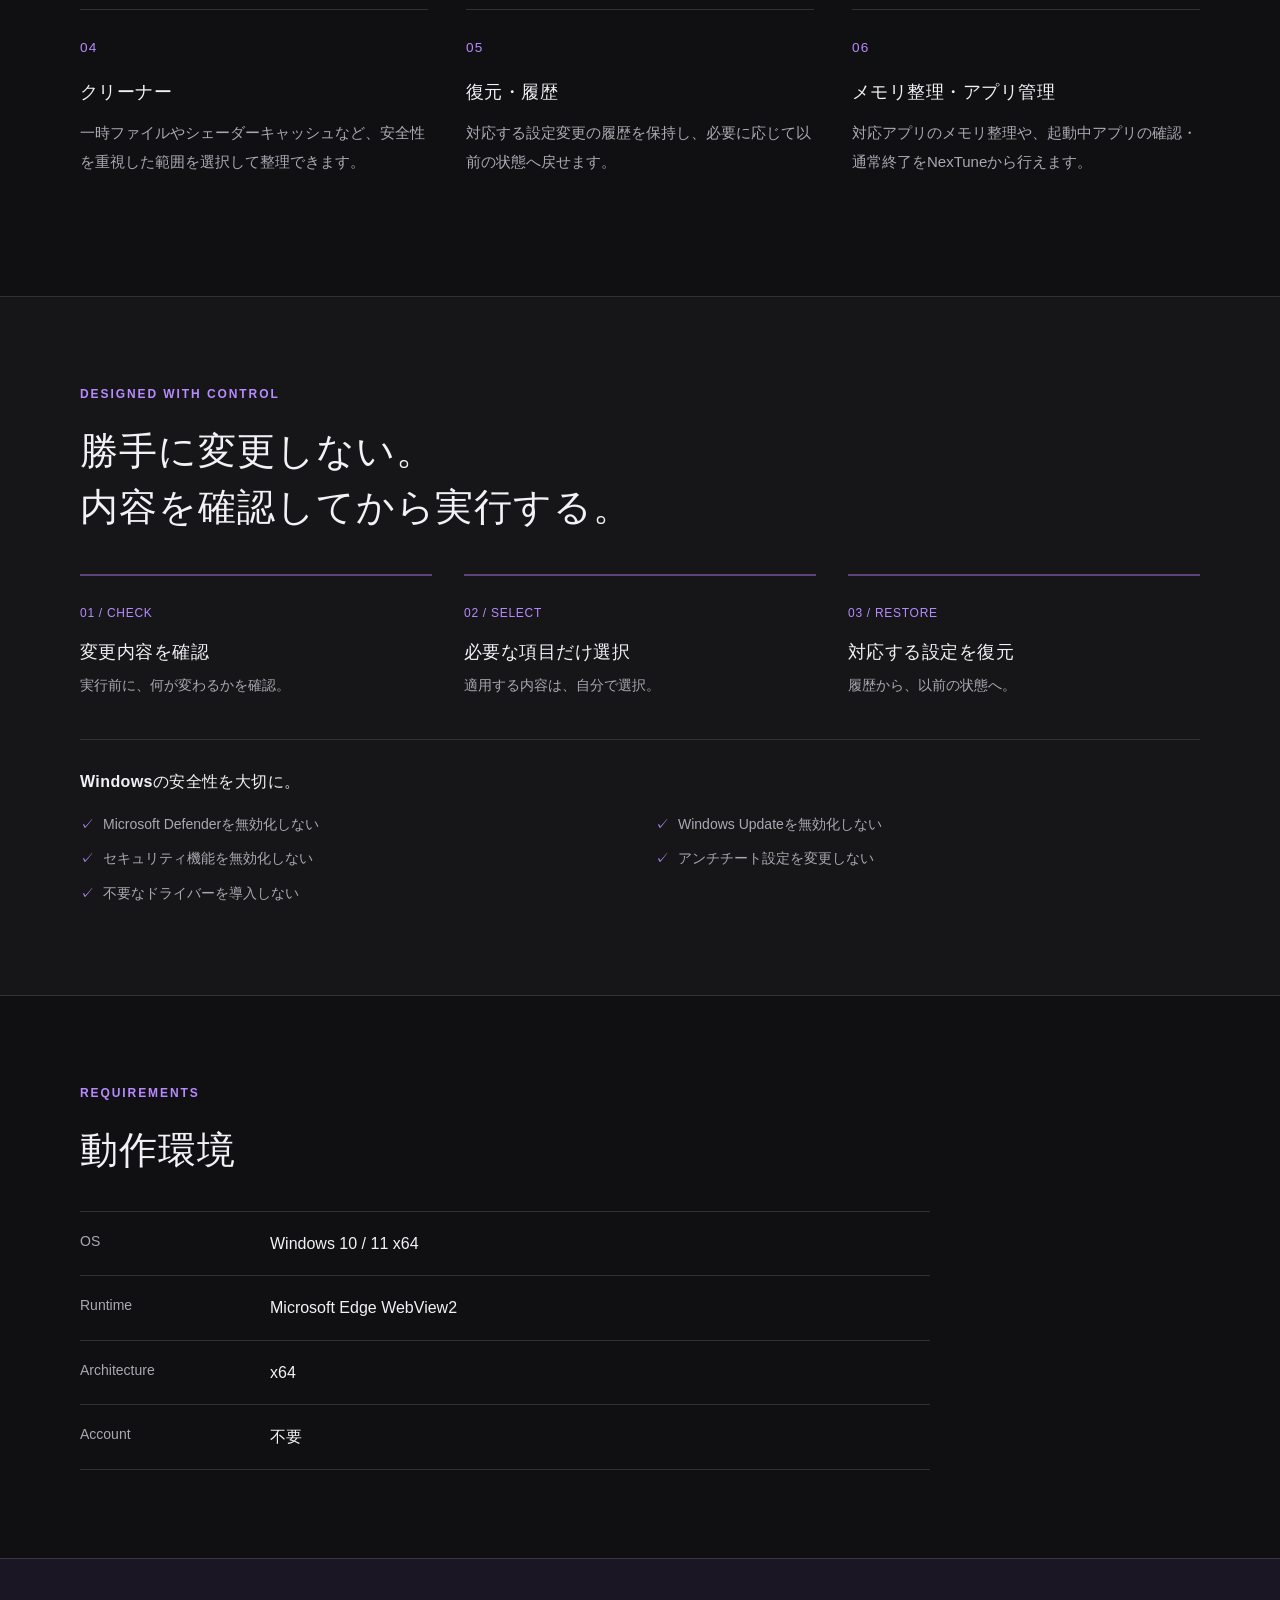
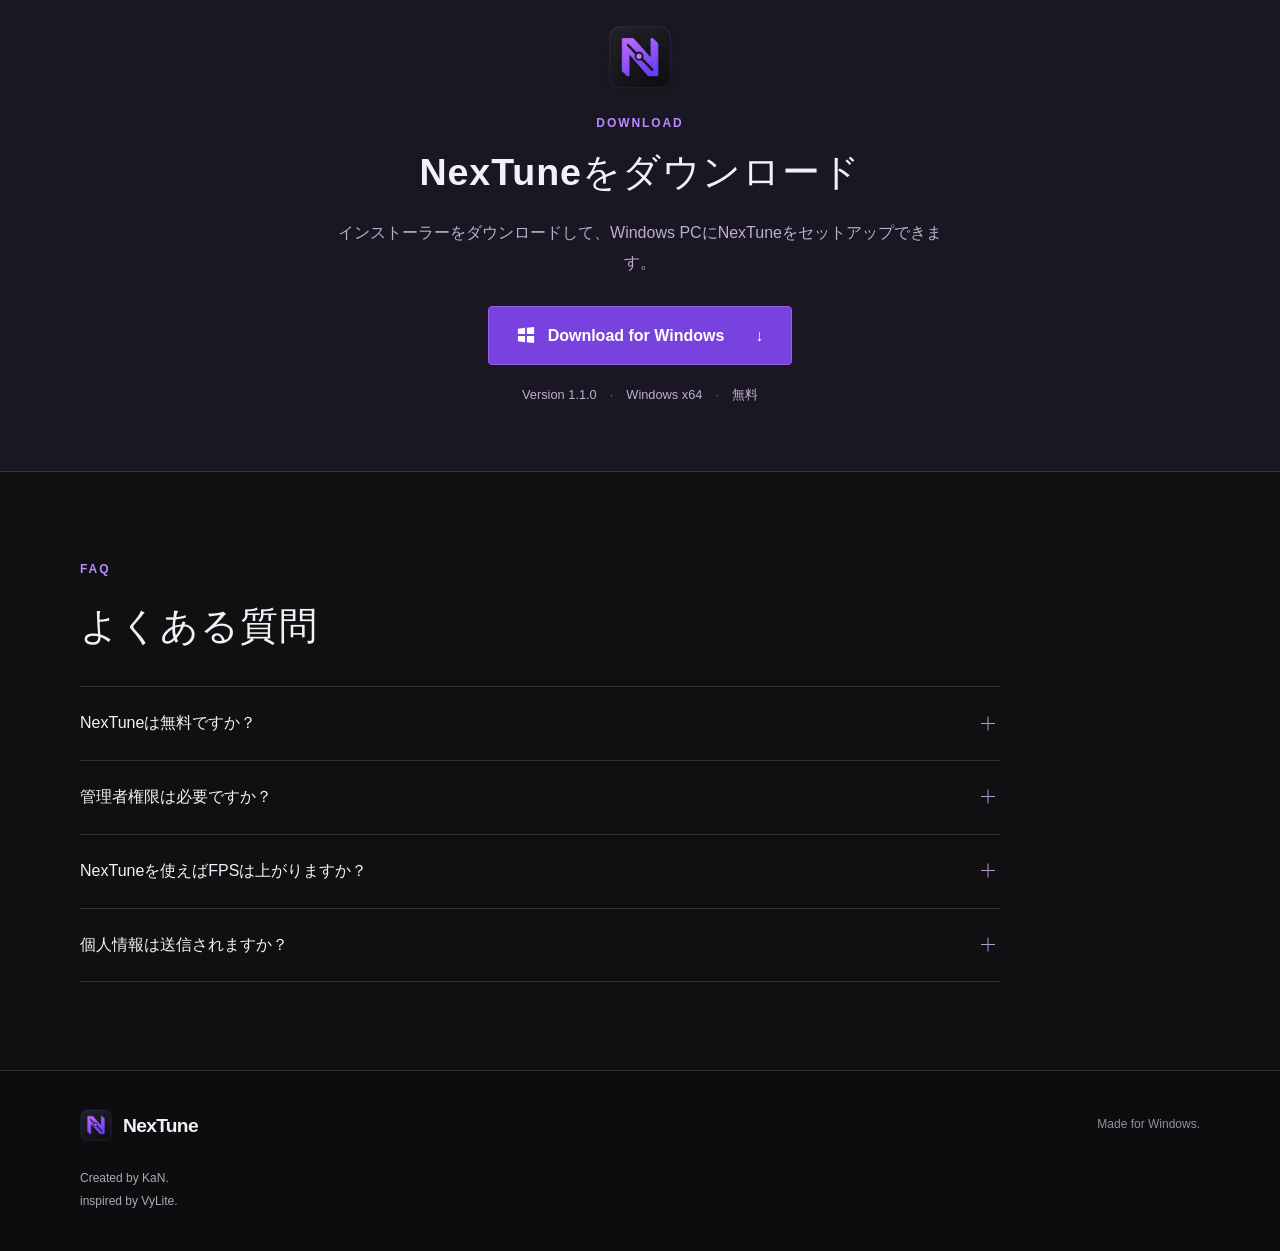
==== commit 50a18533: "Update index.html" ====
--- a/index.html
+++ b/index.html
@@ -87,6 +87,6 @@
       </div>
     </section>
   </main>
-  <footer class="footer"><div class="container footer-inner"><div><a class="brand" href="#" aria-label="NexTune トップへ"><img src="assets/icons/icon-192.png" width="32" height="32" alt=""><span>NexTune</span></a><p class="credits">Created by KaN.<br>inspired by VyLite.</p></div><nav aria-label="関連リンク"><a href="https://github.com/KaN1112/nextune-app/blob/main/CODE_SIGNING_POLICY.md">Code signing policy <span aria-hidden="true">↗</span></a><a href="https://github.com/KaN1112/nextune-app/blob/main/SECURITY.md">Security <span aria-hidden="true">↗</span></a></nav><span class="footer-platform">Made for Windows.</span></div></footer>
+  <footer class="footer"><div class="container footer-inner"><div><a class="brand" href="#" aria-label="NexTune トップへ"><img src="assets/icons/icon-192.png" width="32" height="32" alt=""><span>NexTune</span></a><p class="credits">Created by KaN.<br>inspired by VyLite.</p></div><span class="footer-platform">Made for Windows.</span></div></footer>
 </body>
 </html>
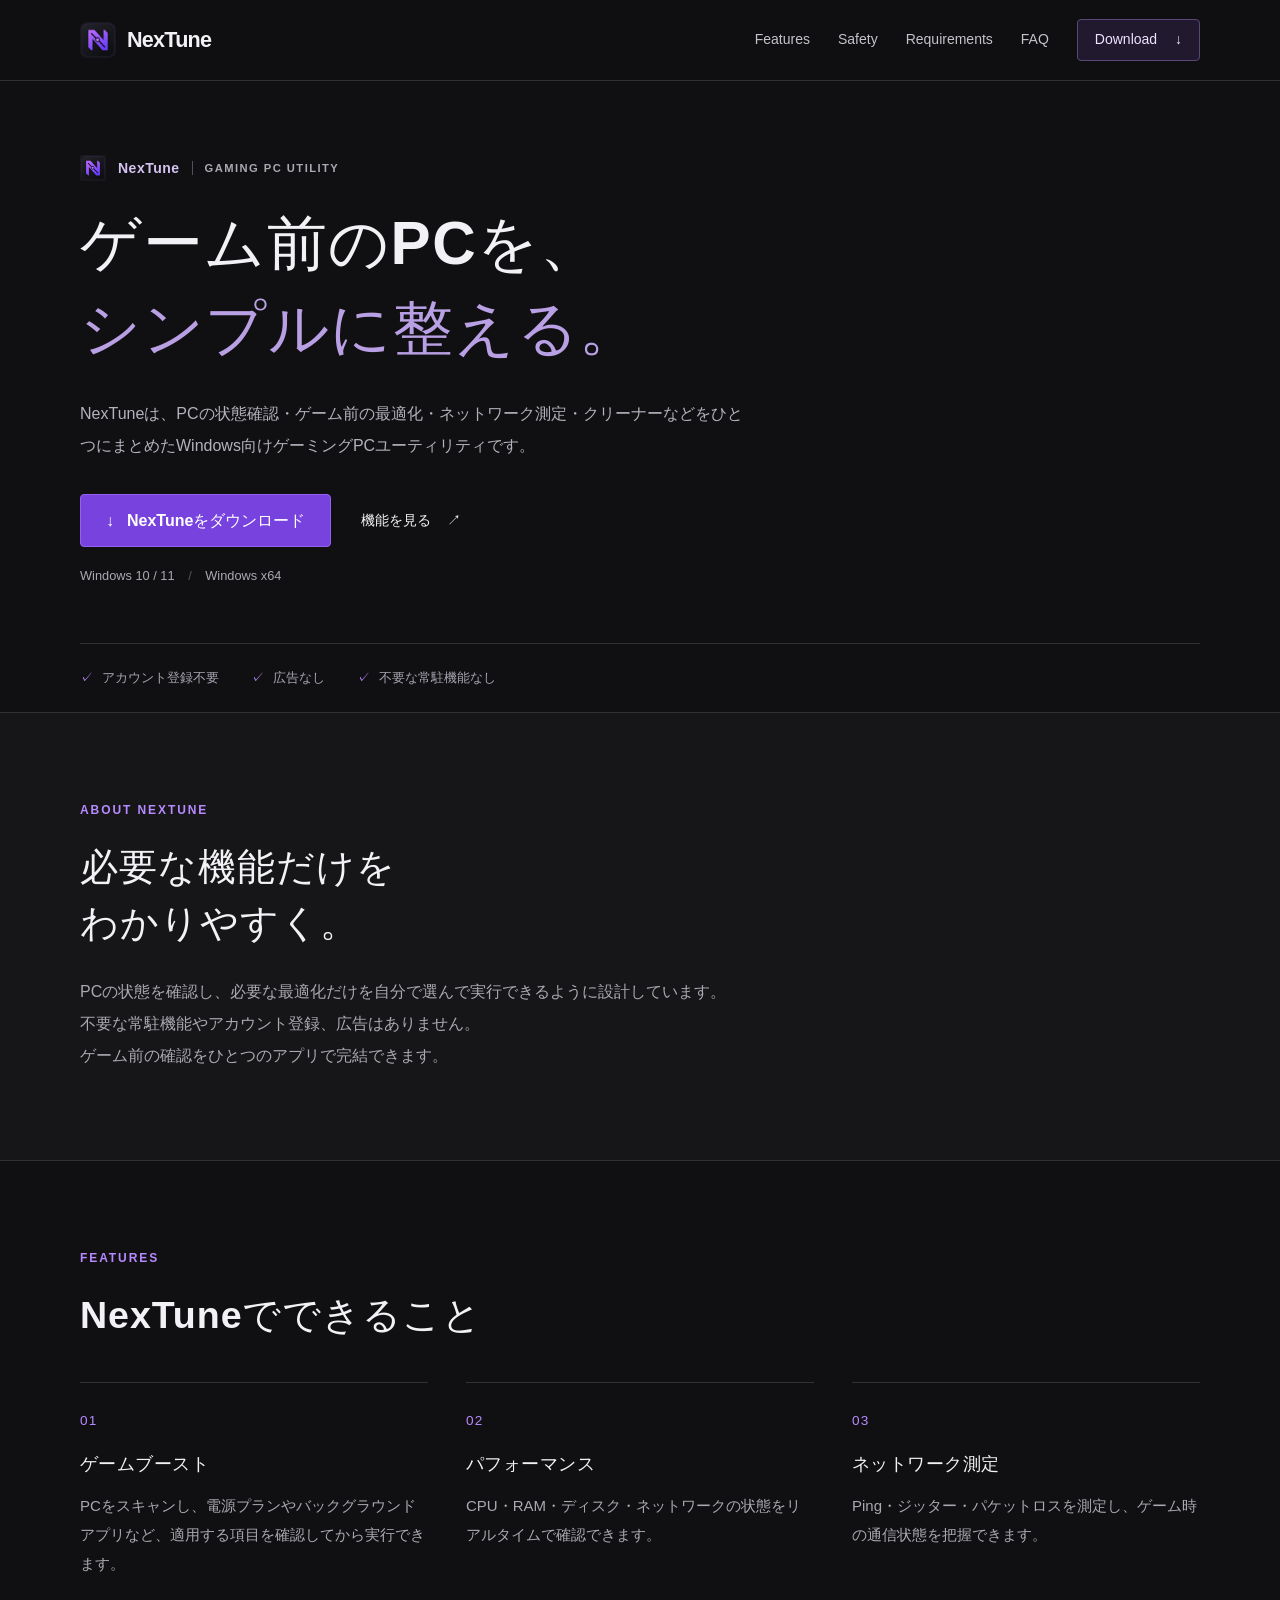
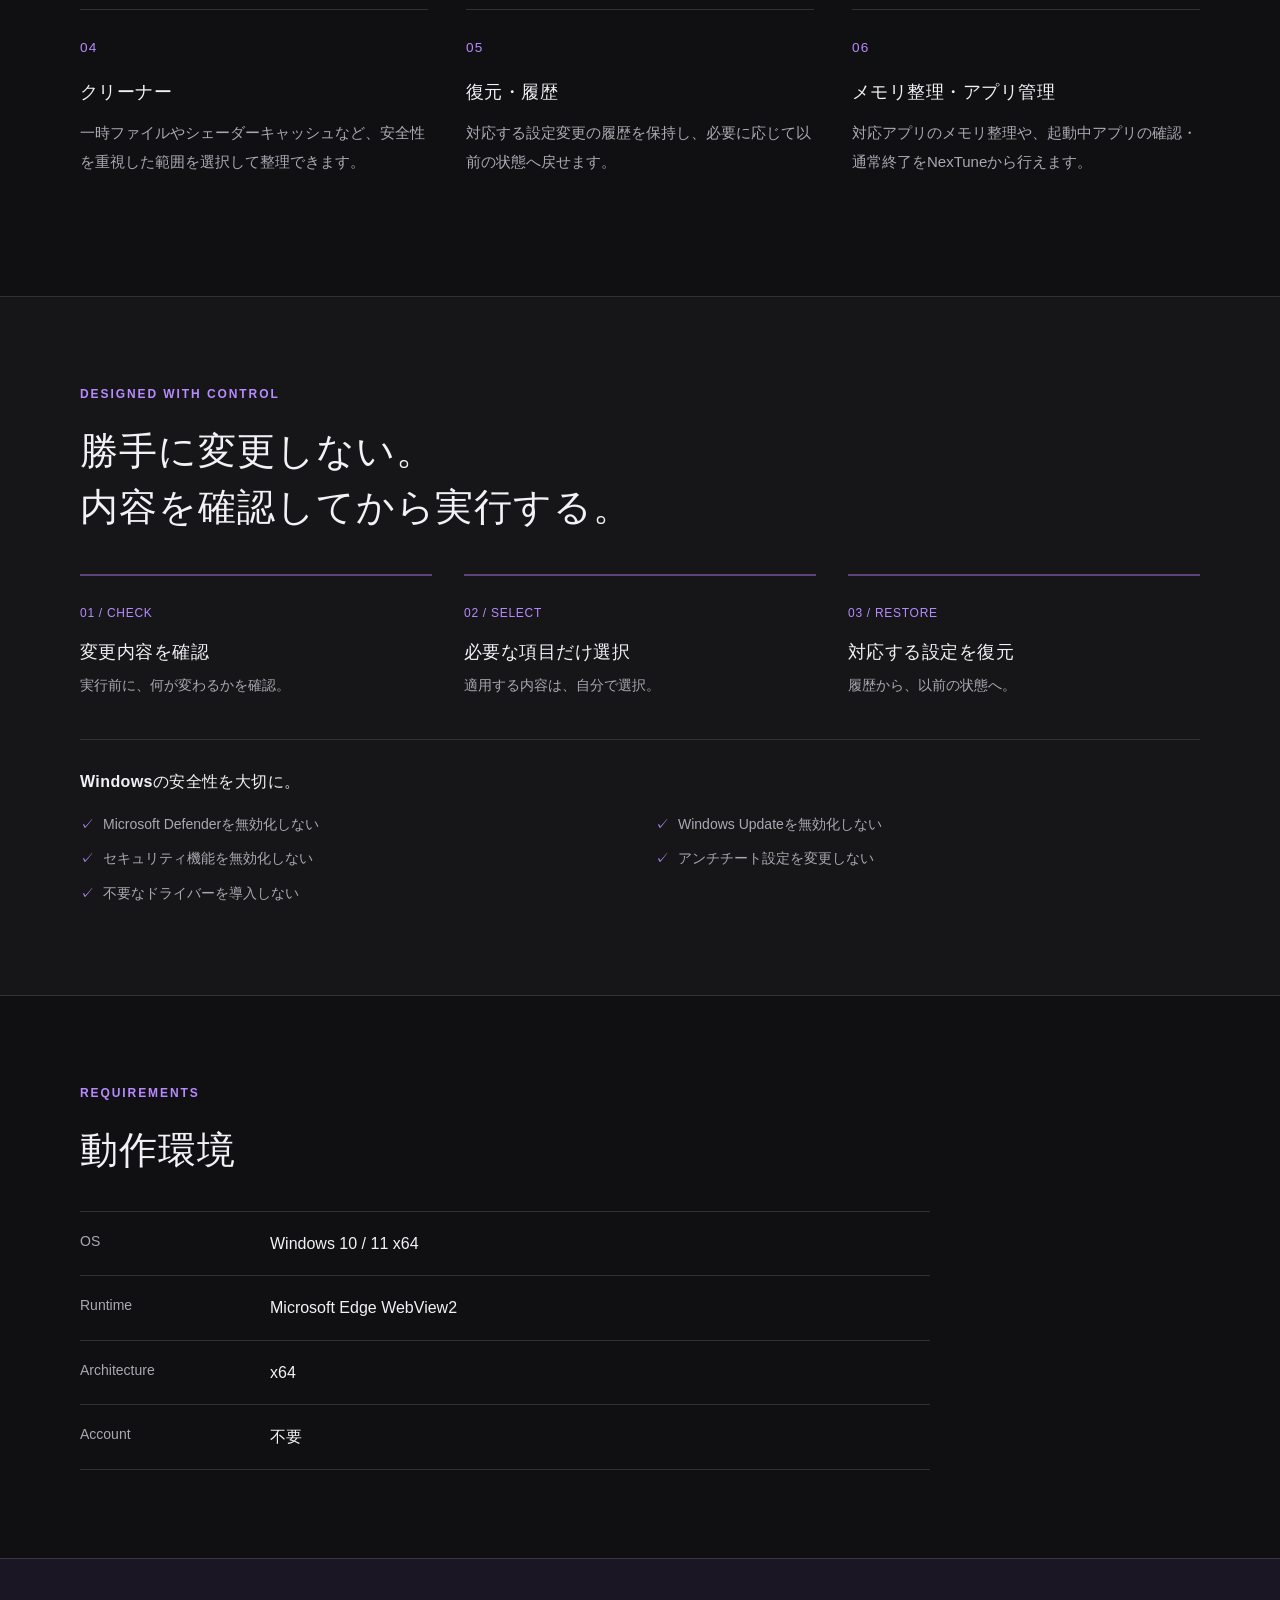
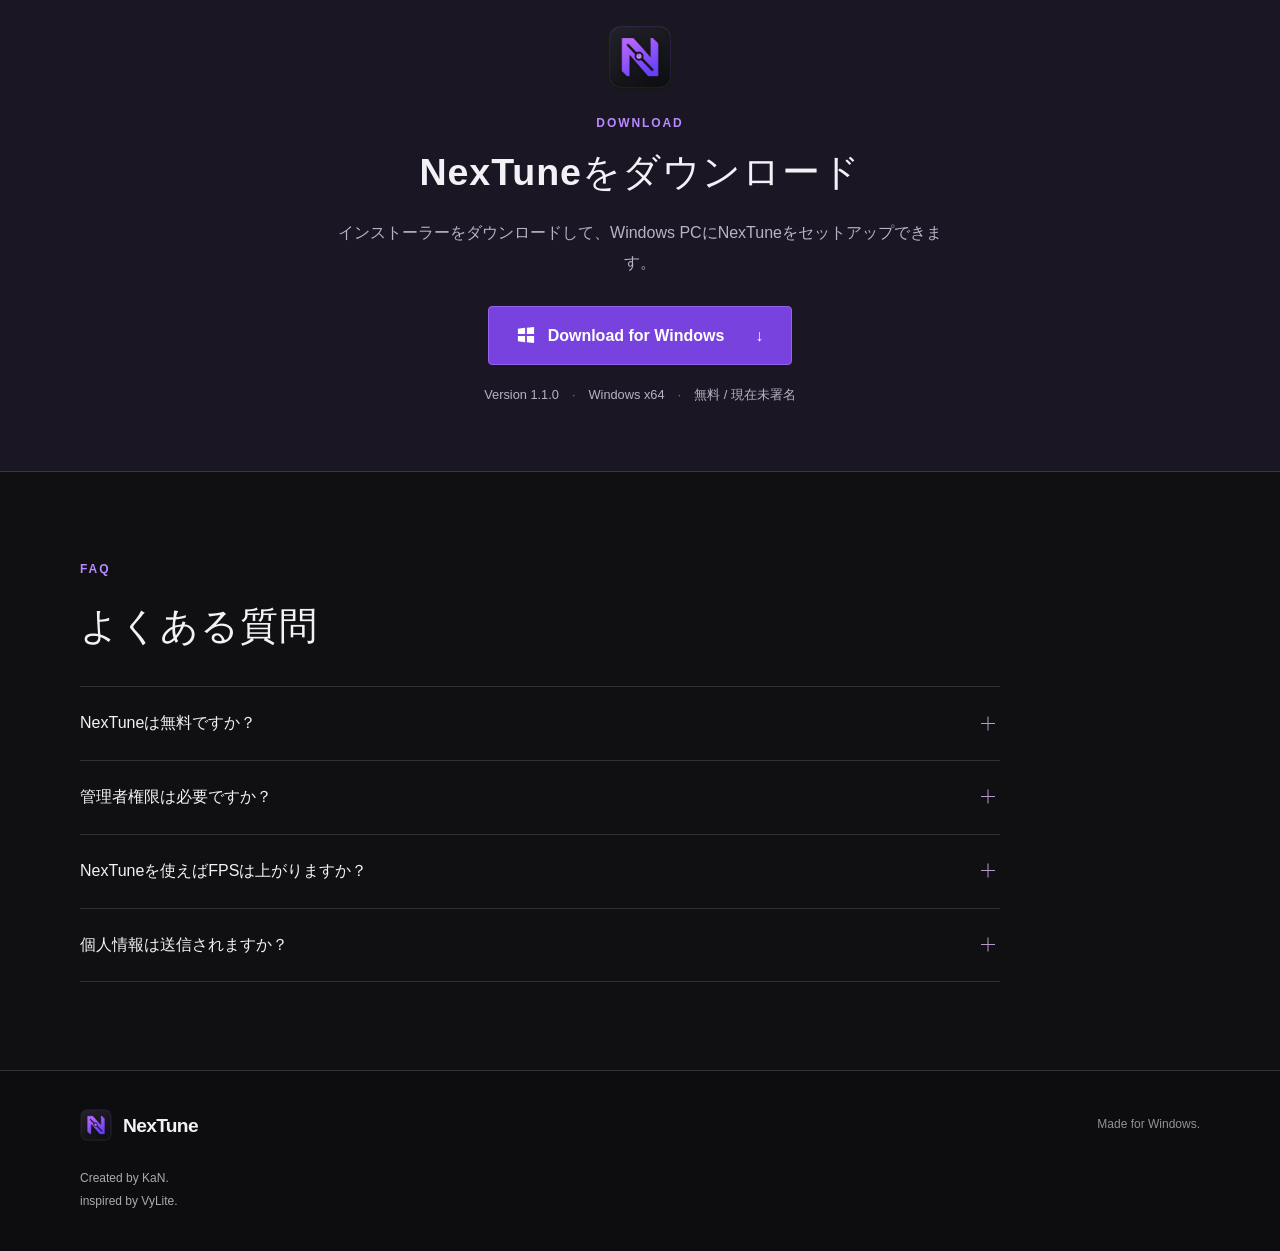
==== commit 48daa59b: "Update index.html" ====
--- a/index.html
+++ b/index.html
@@ -70,7 +70,7 @@
     <section class="download-section" id="download" aria-labelledby="download-title"><div class="container download-inner"><img class="download-icon" src="assets/icons/icon-192.png" width="68" height="68" alt="NexTuneアイコン"><p class="eyebrow">DOWNLOAD</p><h2 id="download-title">NexTuneをダウンロード</h2><p>インストーラーをダウンロードして、Windows PCにNexTuneをセットアップできます。</p>
       <a class="button primary download-button" href="downloads/NexTune_1.1.0_x64-setup.exe" download><svg width="18" height="18" viewBox="0 0 20 20" aria-hidden="true"><path fill="currentColor" d="M1 3 9 2v7H1zm10-1 8-1v8h-8zM1 11h8v7l-8-1zm10 0h8v8l-8-1z"/></svg>Download for Windows <span aria-hidden="true">↓</span></a>
       <!-- VERSION: リリース時は表示バージョンと上のexeファイル名を併せて更新してください。 -->
-      <p class="download-meta">Version <span id="release-version">1.1.0</span><span aria-hidden="true">·</span>Windows x64<span aria-hidden="true">·</span>無料</p>
+      <p class="download-meta">Version <span id="release-version">1.1.0</span><span aria-hidden="true">·</span>Windows x64<span aria-hidden="true">·</span>無料 / 現在未署名</p>
       <!-- Code signing: SignPath Foundationの正式承認と配布exeの署名完了を確認後にのみ、以下のセクションを有効にしてください。
       <section class="code-signing" aria-labelledby="code-signing-title">
         <h3 id="code-signing-title">Code signing</h3>
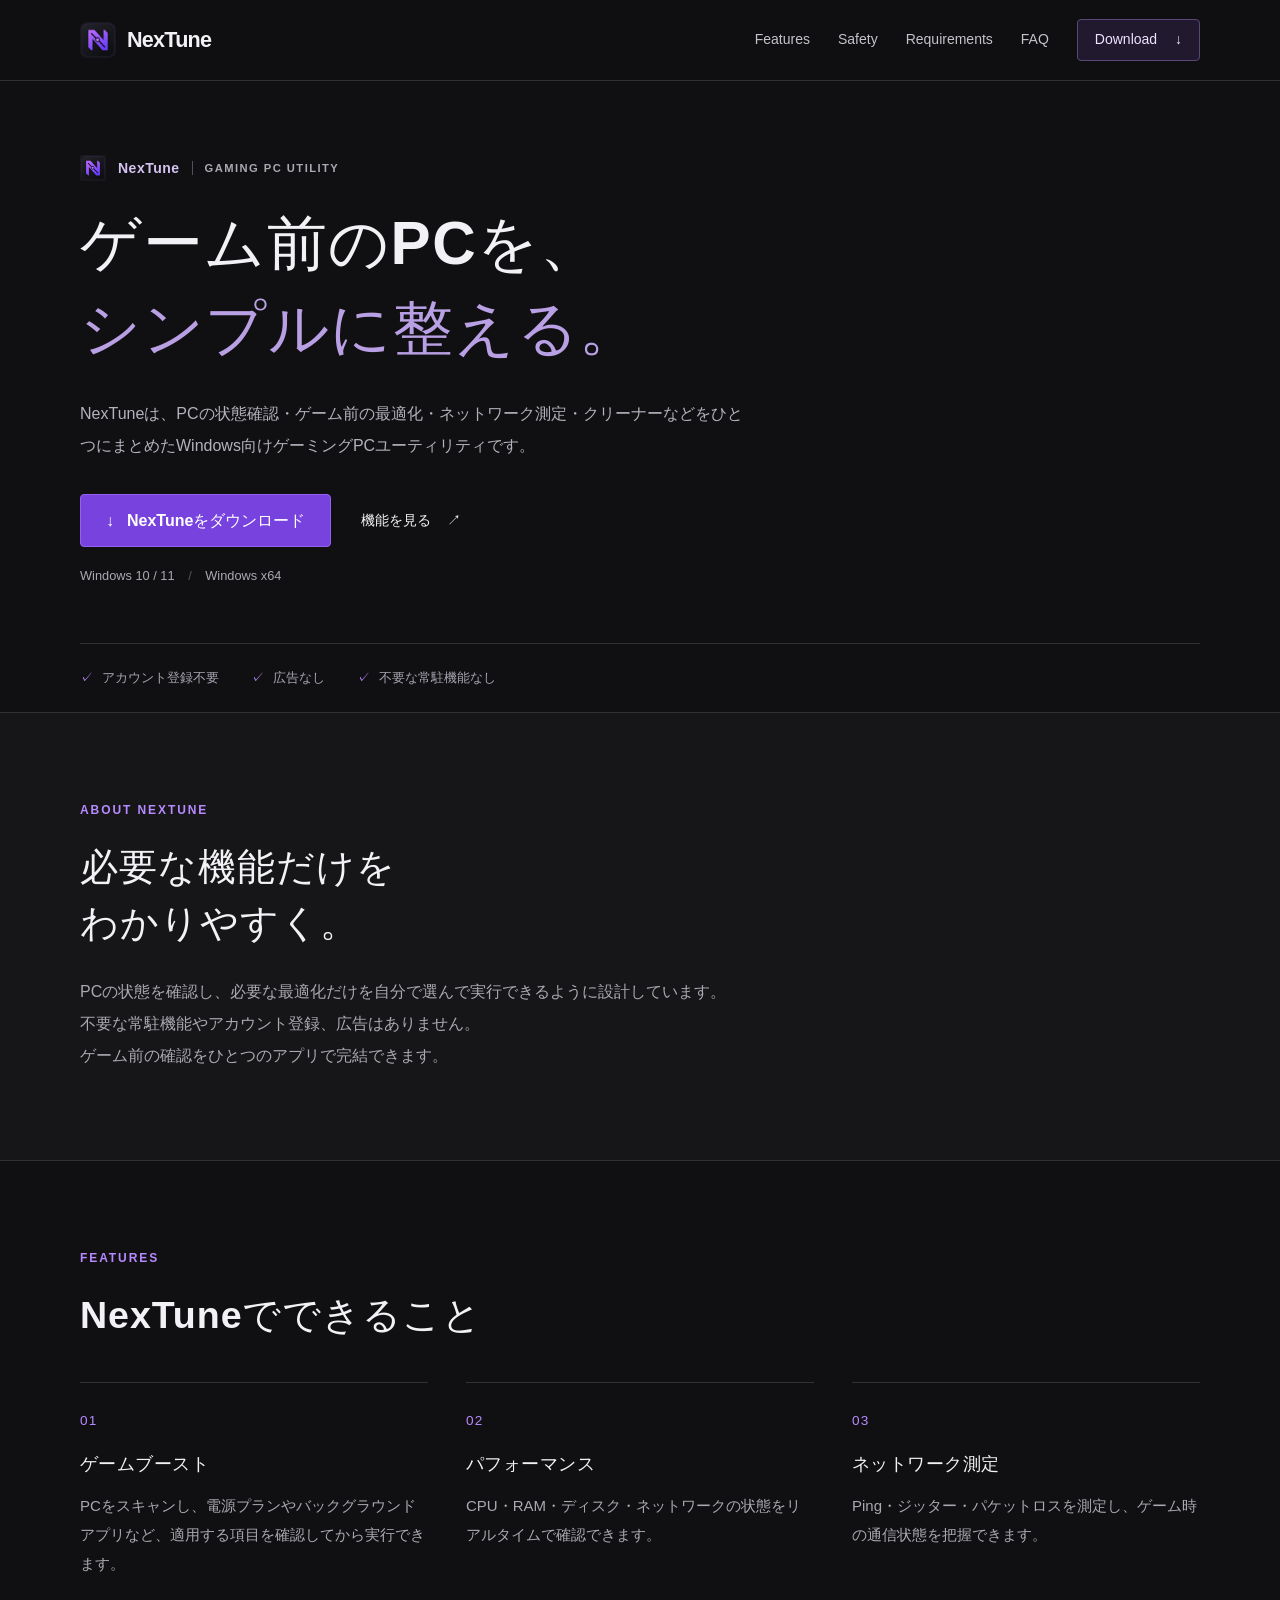
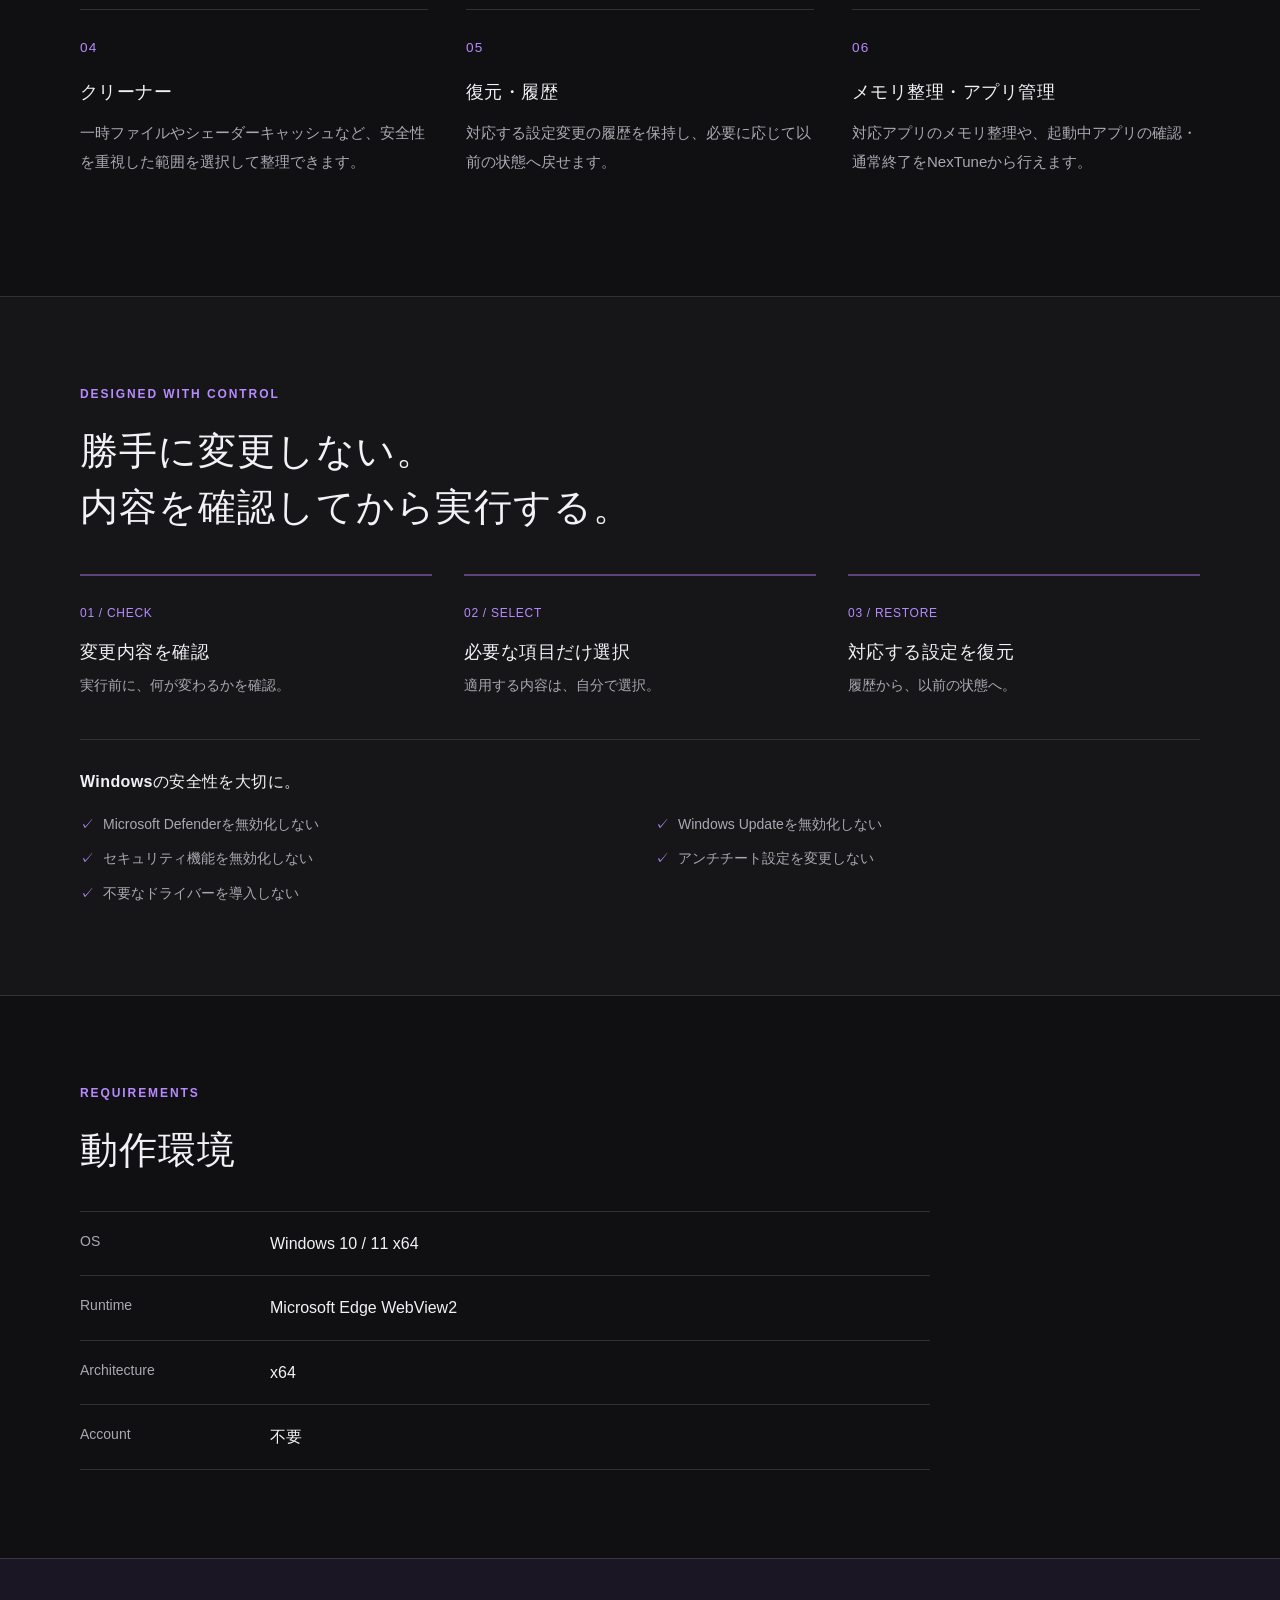
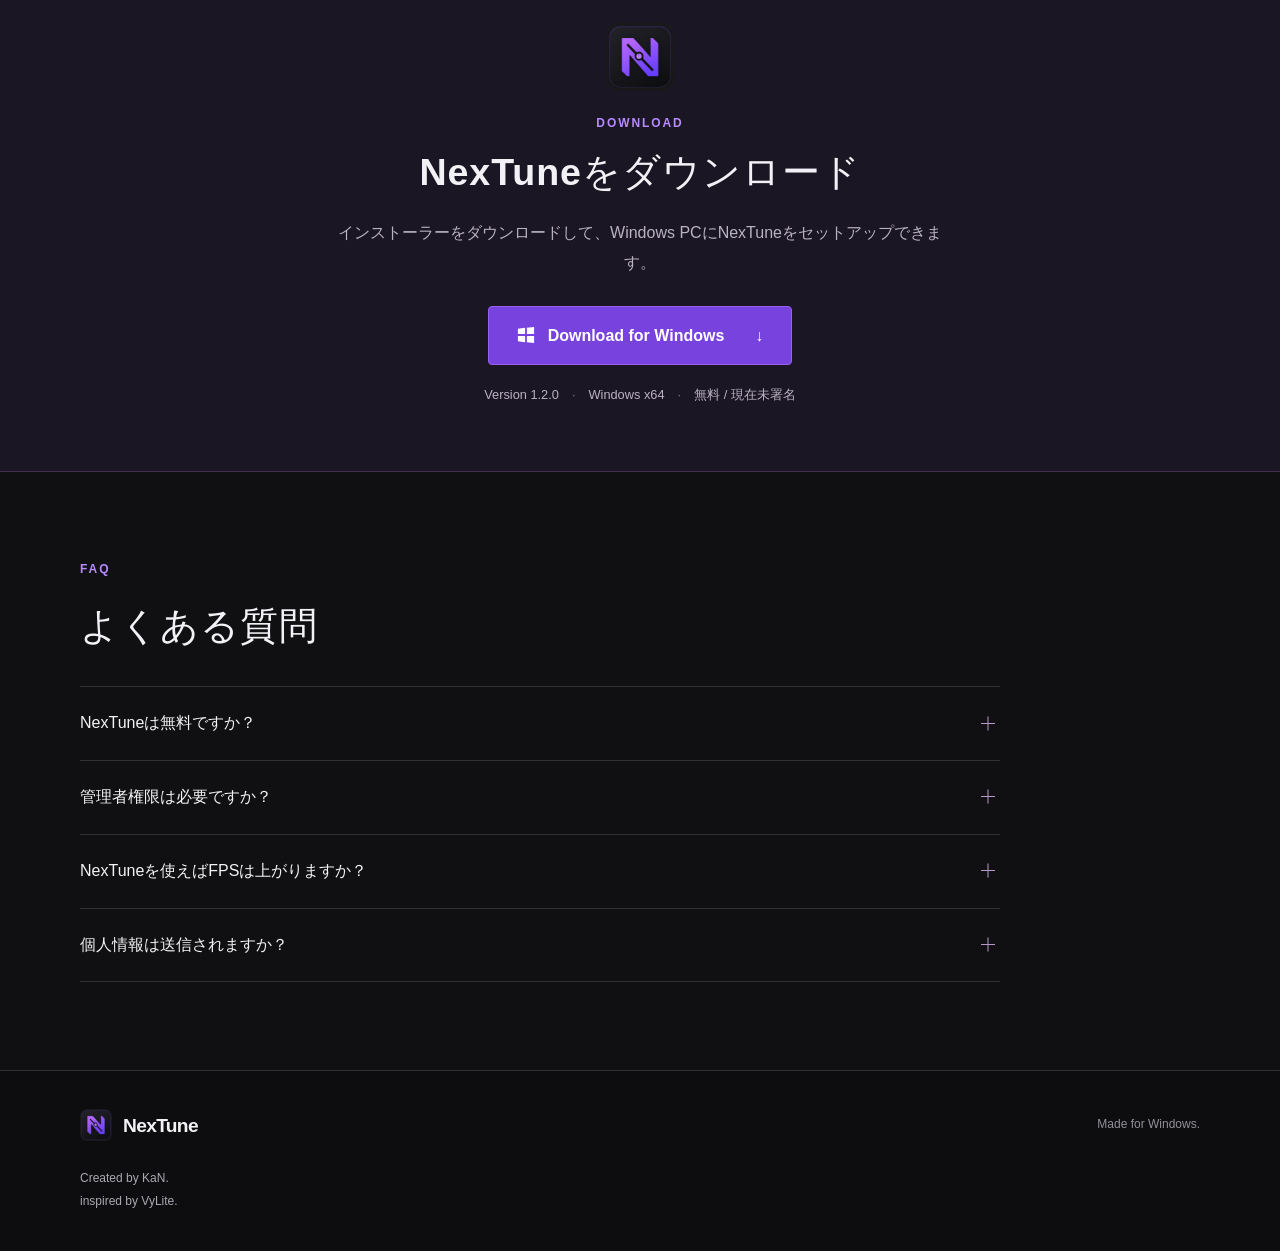
==== commit 224b6da1: "Update download link and version to 1.2.0" ====
--- a/index.html
+++ b/index.html
@@ -68,9 +68,9 @@
     </div></section>
     <section class="section container requirements" id="requirements" aria-labelledby="requirements-title"><p class="eyebrow">REQUIREMENTS</p><h2 id="requirements-title">動作環境</h2><dl class="specs"><div><dt>OS</dt><dd>Windows 10 / 11 x64</dd></div><div><dt>Runtime</dt><dd>Microsoft Edge WebView2</dd></div><div><dt>Architecture</dt><dd>x64</dd></div><div><dt>Account</dt><dd>不要</dd></div></dl></section>
     <section class="download-section" id="download" aria-labelledby="download-title"><div class="container download-inner"><img class="download-icon" src="assets/icons/icon-192.png" width="68" height="68" alt="NexTuneアイコン"><p class="eyebrow">DOWNLOAD</p><h2 id="download-title">NexTuneをダウンロード</h2><p>インストーラーをダウンロードして、Windows PCにNexTuneをセットアップできます。</p>
-      <a class="button primary download-button" href="downloads/NexTune_1.1.0_x64-setup.exe" download><svg width="18" height="18" viewBox="0 0 20 20" aria-hidden="true"><path fill="currentColor" d="M1 3 9 2v7H1zm10-1 8-1v8h-8zM1 11h8v7l-8-1zm10 0h8v8l-8-1z"/></svg>Download for Windows <span aria-hidden="true">↓</span></a>
+      <a class="button primary download-button" href="downloads/NexTune_1.2.0_x64-setup.exe" download><svg width="18" height="18" viewBox="0 0 20 20" aria-hidden="true"><path fill="currentColor" d="M1 3 9 2v7H1zm10-1 8-1v8h-8zM1 11h8v7l-8-1zm10 0h8v8l-8-1z"/></svg>Download for Windows <span aria-hidden="true">↓</span></a>
       <!-- VERSION: リリース時は表示バージョンと上のexeファイル名を併せて更新してください。 -->
-      <p class="download-meta">Version <span id="release-version">1.1.0</span><span aria-hidden="true">·</span>Windows x64<span aria-hidden="true">·</span>無料 / 現在未署名</p>
+      <p class="download-meta">Version <span id="release-version">1.2.0</span><span aria-hidden="true">·</span>Windows x64<span aria-hidden="true">·</span>無料 / 現在未署名</p>
       <!-- Code signing: SignPath Foundationの正式承認と配布exeの署名完了を確認後にのみ、以下のセクションを有効にしてください。
       <section class="code-signing" aria-labelledby="code-signing-title">
         <h3 id="code-signing-title">Code signing</h3>
